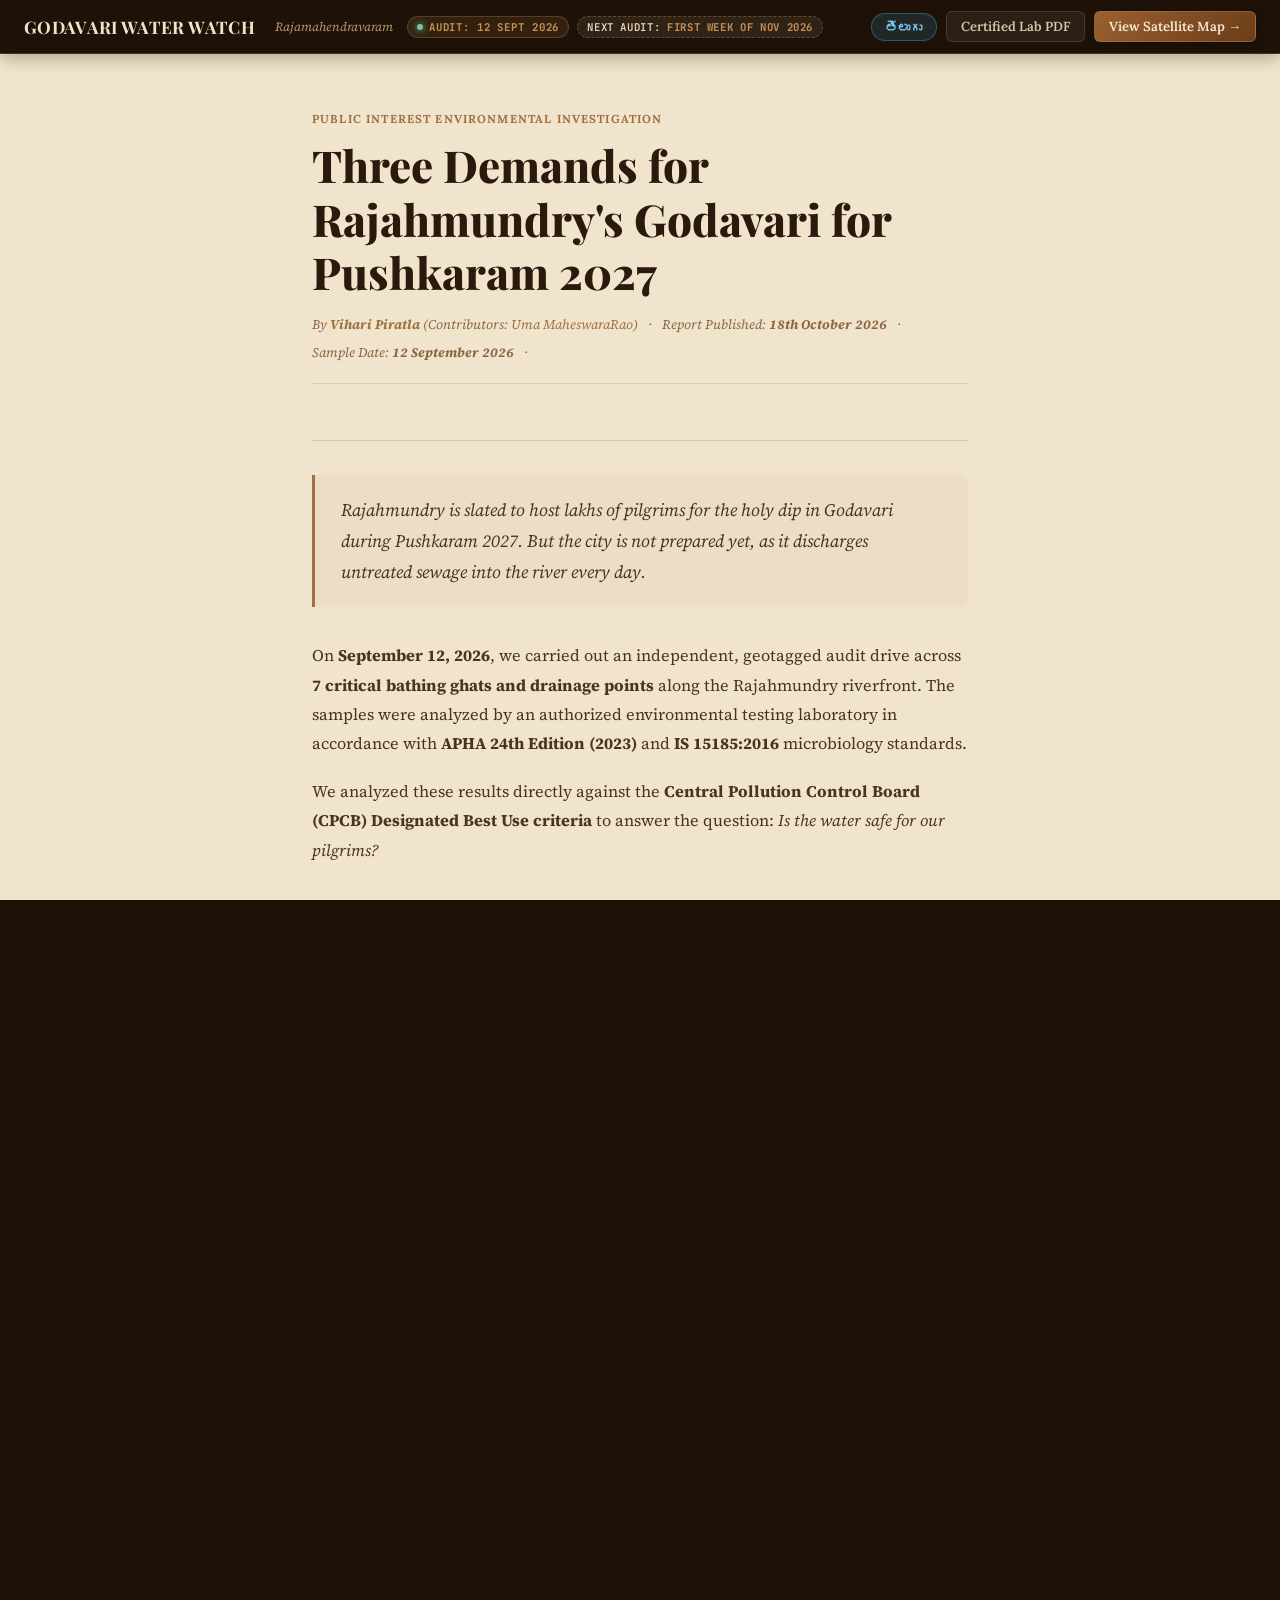
==== index.html @ 90aef552 "RJY godavari audit from Sept 12 available in EN and TE." ====
<!DOCTYPE html>
<html lang="en">

<head>
  <meta charset="UTF-8">
  <meta name="viewport" content="width=device-width, initial-scale=1.0">
  <title>Before the Holy Dip Becomes a Health Crisis: Three Urgent Demands for the Godavari and the Coming Pushkaram
  </title>
  <meta name="description"
    content="An urgent citizen investigation and advocacy manifesto on Godavari water quality in Rajahmundry ahead of the great Pushkaram. Three critical demands for the government.">
  <link rel="stylesheet" href="styles.css">
  <style>
    /* Blog-specific overrides atop River Manuscript base */
    .article-header {
      margin-bottom: 34px;
      border-bottom: 1px solid var(--parchment-border);
      padding-bottom: 28px;
    }

    .article-category {
      font-size: 0.72rem;
      font-weight: 700;
      font-family: var(--font-heading);
      color: var(--brass-accent);
      text-transform: uppercase;
      letter-spacing: 0.1em;
      margin-bottom: 12px;
      display: inline-block;
    }

    .editorial-quote {
      border-left: 3px solid var(--brass-accent);
      padding: 16px 22px;
      background: rgba(160, 112, 64, 0.07);
      border-radius: 0 8px 8px 0;
      font-size: 1.1rem;
      font-style: italic;
      color: var(--ink-title);
      margin: 32px 0;
      line-height: 1.7;
    }

    .hazard-highlight {
      background: var(--hazard-bg);
      border-left: 3px solid var(--hazard-red);
      padding: 16px 20px;
      border-radius: 0 8px 8px 0;
      margin: 24px 0;
      font-size: 0.98rem;
      color: var(--hazard-red);
      line-height: 1.65;
    }

    .table-wrap {
      overflow-x: auto;
      margin: 24px 0;
      border: 1px solid var(--parchment-border);
      border-radius: 8px;
    }

    /* Constrained reading width */
    .blog-article {
      max-width: 720px;
      margin: 0 auto;
      padding: 52px 32px 88px;
    }

    /* Concern Cards & Clean Layout */
    .concern-card {
      background: #fff9f2;
      border: 1px solid rgba(140, 100, 55, 0.22);
      border-radius: 10px;
      padding: 20px 22px;
      margin: 22px 0;
      box-shadow: 0 2px 8px rgba(60, 35, 15, 0.05);
    }

    .concern-card h3 {
      margin-top: 0;
      margin-bottom: 12px;
      font-size: 1.15rem;
      display: flex;
      align-items: center;
      justify-content: space-between;
      flex-wrap: wrap;
      gap: 8px;
    }

    .concern-badge {
      font-family: var(--font-heading);
      font-size: 0.68rem;
      font-weight: 700;
      letter-spacing: 0.06em;
      text-transform: uppercase;
      padding: 3px 8px;
      border-radius: 4px;
    }

    .badge-warn {
      background: var(--warn-bg);
      border: 1px solid var(--warn-bd);
      color: var(--warn-sienna);
    }

    .badge-hazard {
      background: var(--hazard-bg);
      border: 1px solid var(--hazard-bd);
      color: var(--hazard-red);
    }

    .photo-evidence-link {
      display: inline-flex;
      align-items: center;
      gap: 5px;
      font-size: 0.85rem;
      font-family: var(--font-heading);
      font-weight: 600;
      color: var(--brass-accent);
      text-decoration: underline;
      text-underline-offset: 3px;
    }

    .photo-evidence-link:hover {
      color: var(--ink-title);
    }

    .stp-stat-grid {
      display: grid;
      grid-template-columns: repeat(auto-fit, minmax(130px, 1fr));
      gap: 10px;
      margin: 14px 0 16px;
    }

    .stp-stat-box {
      background: rgba(160, 112, 64, 0.06);
      border: 1px solid rgba(140, 100, 55, 0.18);
      border-radius: 6px;
      padding: 10px;
      text-align: center;
    }

    .stp-stat-val {
      font-family: var(--font-mono);
      font-size: 1.1rem;
      font-weight: 700;
      color: var(--ink-title);
    }

    .stp-stat-lbl {
      font-family: var(--font-heading);
      font-size: 0.65rem;
      text-transform: uppercase;
      letter-spacing: 0.05em;
      color: var(--ink-muted);
      margin-top: 2px;
    }

    .concern-questions {
      margin: 14px 0 0 18px;
      padding-left: 0;
    }

    .concern-questions li {
      margin-bottom: 8px;
    }

    @media (max-width: 600px) {
      .blog-article {
        padding: 32px 18px 64px;
      }

      .article-title {
        font-size: 1.6rem !important;
      }

      .data-table {
        font-size: 0.78rem;
      }
    }

    .top-bar {
      position: sticky;
      top: 0px;
    }
  </style>
</head>

<body class="blog-page">

  <!-- Top Header with Audit Badges & Navigation -->
  <header class="top-bar">
    <div class="brand-section">
      <div class="brand-title" data-i18n="brand.title">GODAVARI WATER WATCH</div>
      <span class="brand-tag" data-i18n="brand.tag">Rajamahendravaram</span>
      <div class="audit-badge-group">
        <div class="live-indicator">
          <span class="live-dot"></span>
          <span data-i18n="audit.label">Audit: 12 Sept 2026</span>
        </div>
        <div class="next-audit-indicator">
          <span><span data-i18n="audit.next">Next Audit:</span> <strong data-i18n="audit.nextDate">First week of Nov
              2026</strong></span>
        </div>
      </div>
    </div>

    <div class="nav-actions">
      <button onclick="toggleLang()" class="btn-nav btn-lang-toggle" id="lang-toggle-btn"
        data-i18n="lang.toggle">తెలుగు</button>
      <a href="Results.pdf" target="_blank" class="btn-nav btn-nav-outline" data-i18n="nav.pdf">
        Certified Lab PDF
      </a>
      <a href="satellite.html" class="btn-nav btn-nav-primary" data-i18n="nav.map">
        View Satellite Map &rarr;
      </a>
    </div>
  </header>

  <main>
    <!-- ═══════════════════ ENGLISH ARTICLE ═══════════════════ -->
    <article class="blog-article" data-lang="en">
      <div class="article-header">
        <span class="article-category">Public Interest Environmental Investigation</span>
        <h1 class="article-title">Three Demands for Rajahmundry's Godavari for Pushkaram 2027</h1>
        <div class="article-meta">
          <span>By <strong><a href="https://vihari.github.io/">Vihari Piratla</a></strong>
            (Contributors:
            <a href="https://www.linkedin.com/in/uma-maheswararao-024090130/">Uma MaheswaraRao</a>)</span>
          <span>·</span>
          <span>Report Published: <strong>18th October 2026</strong></span>
          <span>·</span>
          <span>Sample Date: <strong>12 September 2026</strong></span>
          <span>·</span>
          <!--<span>Certified Report: <strong>SV/VP/26-09/01–07</strong></span>-->
        </div>
      </div>

      <div class="article-lead">
        Rajahmundry is slated to host lakhs of pilgrims for the holy dip in Godavari during Pushkaram
        2027.
        But the city is not prepared yet, as it discharges untreated sewage into the river every day.
      </div>

      <div class="article-content">
        <p>
          On <strong>September 12, 2026</strong>, we carried out an independent, geotagged audit drive across
          <strong>7 critical bathing ghats and drainage points</strong> along the Rajahmundry
          riverfront. The samples were analyzed by an authorized environmental testing laboratory in accordance with
          <strong>APHA 24th Edition (2023)</strong> and <strong>IS 15185:2016</strong> microbiology standards.
        </p>

        <p>
          We analyzed these results directly against the <strong>Central Pollution Control Board (CPCB) Designated Best
            Use criteria</strong> to answer the question: <em>Is the water safe for our pilgrims?</em>
        </p>

        <h2>1. Godavari Water Quality Analysis at Rajahmundry</h2>
        <p>
          We mapped the river from north to south, starting at the upstream baseline of Kateru (as a control) and
          following the
          current down past the paper mill, the municipal Nalla drain, into the popular bathing ghats of Kotilingala,
          Pushkara, Gowthami, and Saraswathi ghats.
        </p>

        <p>
          The <a href="https://cpcb.nic.in/water-quality-criteria/" target="_blank" rel="noopener noreferrer">Central
            Pollution Control Board (CPCB) Designated Best Use Criteria</a> establishes clear, legally enforceable
          benchmarks for river waters:
        </p>
        <ul>
          <li><strong>Category A (We can bath and occassionally sip--achamanam):</strong> Requires Dissolved Oxygen (DO)
            &ge; 6.0 mg/L, Total Coliform &le; 50 MPN/100mL, and pH 6.5-8.5. <em>Kateru Ghat comfortably qualified for
              Category A.</em></li>
          <li><strong>Category B (Organized outdoor bathing):</strong> Requires DO &ge; 5.0 mg/L, Total Coliform &le;
            500 MPN/100mL, and pH 6.5-8.5. <em>Kotilingala, Shivalayam, Pushkara, and Gowthami Ghats qualified for
              Category B on September 12.</em></li>
        </ul>

        <div class="table-wrap">
          <table class="data-table">
            <thead>
              <tr>
                <th>Ghat / Point</th>
                <th>pH</th>
                <th>DO (mg/L)</th>
                <th>Total Coliform</th>
                <th>CPCB Verdict &amp; Category</th>
              </tr>
            </thead>
            <tbody>
              <tr>
                <td><strong>1. Kateru Bathing Ghat</strong></td>
                <td>7.77</td>
                <td>6.3</td>
                <td>3.0 CFU</td>
                <td><strong style="color:#74c69d;">Category A &amp; B (Safe)</strong></td>
              </tr>
              <tr>
                <td><strong>2. Behind Paper Mill</strong></td>
                <td>7.91</td>
                <td>5.9</td>
                <td>5.0 CFU</td>
                <td><strong style="color:var(--godavari-copper);">Category B (Safe for Bathing)</strong> — Unfit for
                  sipping because
                  DO is below the needed 6.0 mg/L.</td>
              </tr>
              <tr>
                <td><strong>3. Shivalayam / Kotilingala</strong></td>
                <td>7.40</td>
                <td>6.0</td>
                <td>29.0 CFU</td>
                <td><strong style="color:var(--godavari-copper);">Category B (Safe for Bathing)</strong> — Unfit for
                  drinking due to significant spike in Coliform units.</td>
              </tr>
              <tr>
                <td><strong>4. Near Nalla Drainage Pump</strong></td>
                <td>7.60</td>
                <td>6.1</td>
                <td>7.0 CFU</td>
                <td><strong style="color:#ff8787;">UNSAFE / HAZARD</strong> — Potential raw sewage outfall</td>
              </tr>
              <tr>
                <td><strong>5. Pushkara Ghat</strong></td>
                <td>7.55</td>
                <td>6.3</td>
                <td>10.0 CFU</td>
                <td><strong style="color:var(--godavari-copper);">Category B (Safe for Bathing)</strong>. Unsafe for
                  drinking because it is merely 700m from potential sewage and industrial effluent outfalls.</td>
              </tr>
              <tr>
                <td><strong>6. Gowthami Ghat</strong></td>
                <td>7.08</td>
                <td>5.9</td>
                <td>&lt; 1.0 CFU</td>
                <td><strong style="color:var(--godavari-copper);">Category B (Safe for Bathing)</strong> — Misses Cat A
                  DO (6.0), not safe for sipping/drinking.
                </td>
              </tr>
              <tr>
                <td><strong>7. Saraswathi Ghat</strong></td>
                <td>8.03</td>
                <td>&mdash;</td>
                <td>&mdash;</td>
                <td><strong style="color:var(--godavari-copper);">Category B Compliant</strong> — Alkaline downstream
                  shift</td>
              </tr>
            </tbody>
          </table>
        </div>

        <!--<div class="hazard-highlight">
          <strong>Why We Classified Point 4 (Near Nalla Drainage Pump) as UNSAFE:</strong><br>
          A superficial reading of the lab report shows DO 6.1 and Coliform 7 at Point 4. But this is the municipal
          pumping station for the city's largest open sewer canal, which carries raw, untreated blackwater directly into
          the Godavari just 700 meters upstream of Pushkara Ghat. On September 12, torrential monsoon floodwaters
          carrying hundreds of thousands of cusecs diluted the discharge thousands of times over. Calling an active
          municipal sewer outfall "safe" would be scientifically dishonest and a hazard to public health.
        </div>-->

        <h2>2. Causes for Concern</h2>
        <p>
          While current monsoon spate waters provide substantial natural dilution, on-the-ground inspection reveals
          clear sources of pollution that pose severe risks during lean-flow months and the upcoming Pushkaram festival.
        </p>

        <!-- Concern 1: Kotilingala -->
        <div class="concern-card">
          <h3>
            <span>Kotilingalu and Pushkara Ghat</span>
            <span class="concern-badge badge-hazard">Severe Ingress Risk</span>
          </h3>
          <p>
            Kotilingalu and Pushkara ghats are the two most crowded ritual bathing spots in Rajahmundry, yet they
            receive ingress from two
            major pollution outfalls upstream:
          </p>
          <ul>
            <li>
              <strong>Industrial discharge canal:</strong> An open canal carrying untreated, frothing wastewater
              discharges into the Godavari only a few hundred meters upstream of the ghat. During an official inspection
              along Kotilingala and Pushkar ghats, <a
                href="https://www.thehindu.com/news/national/andhra-pradesh/pawan-kalyan-orders-action-plan-to-stop-sewage-effluents-entering-godavari-pushkar-ghat-at-rajamahendravaram/article71019846.ece"
                target="_blank" rel="noopener noreferrer">the Deputy CM and APPCB flagged untreated effluents from
                Andhra Paper Limited</a> into the river. View picture of drain merging into Godavari from behind
              papermill: <a href="images/papermill_drain1.jpg" target="_blank" class="photo-evidence-link">&#128247;
                Drain</a>, <a href="images/papermill_drain2.jpg" target="_blank" class="photo-evidence-link">&#128247;
                Froth in Drain</a>.
            </li>
            <li>
              <strong>Municipal sewage pump:</strong> The municipal Nalla drainage pump station discharges city sewage
              directly into the river channel just upstream.
              <a href="images/nalla_drainage_pump.jpg" target="_blank" class="photo-evidence-link">&#128247; View site
                photo</a> ·
              View video clips of sewage outfall &amp; garbage pileup:
              <a href="videos/nalla_pump.mp4" target="_blank" class="photo-evidence-link">&#9658; Pump outfall
                video</a>,
              <a href="videos/solid_waste_kotilingala.mp4" target="_blank" class="photo-evidence-link">&#9658; Solid
                waste pileup video</a>.
            </li>
          </ul>
          <p style="margin-bottom:0;">
            These combined discharges explain the <strong>sharp 10-fold coliform spike (29.0 CFU/100mL)</strong>
            detected at Kotilingala. Once monsoon flood dilution recedes, bacterial counts may rapidly multiply at these
            bathing steps.
          </p>
        </div>

        <!-- Concern 2: Gowthami -->
        <div class="concern-card">
          <h3>
            <span>Gowthami Ghat</span>
            <span class="concern-badge badge-warn">Unfit for Achamanam</span>
          </h3>
          <p>
            Gowthami Ghat is central to daily religious worship and ancestral rituals where pilgrims routinely perform
            <em>achamanam</em> (ritual sipping of holy water).
          </p>
          <p style="margin-bottom:0;">
            Our certified lab tests show Dissolved Oxygen at <strong>5.9 mg/L</strong> — failing the CPCB Category A
            threshold (&ge; 6.0 mg/L). While permissible for general bathing (Category B), year-round pilgrims and
            visitors must be clearly cautioned that <strong>this water is not safe for sipping or drinking</strong>.
          </p>
        </div>

        <!-- Concern 3: Sewage Treatment Deficit -->
        <div class="concern-card">
          <h3>
            <span>Sewage Treatment Plants (STP) Deficit</span>
            <span class="concern-badge badge-warn">Infrastructure Deficit</span>
          </h3>
          <p>
            The sewage balance sheet for Rajahmundry shows an alarming structural deficit:
          </p>

          <div class="stp-stat-grid">
            <div class="stp-stat-box">
              <div class="stp-stat-val">60-75 MLD</div>
              <div class="stp-stat-lbl">Daily Sewage Generated</div>
            </div>
            <div class="stp-stat-box">
              <div class="stp-stat-val">30 MLD</div>
              <div class="stp-stat-lbl">Current Treatment Capacity</div>
            </div>
            <div class="stp-stat-box">
              <div class="stp-stat-val">20-45 MLD</div>
              <div class="stp-stat-lbl">Untreated Daily Discharge</div>
            </div>
            <div class="stp-stat-box">
              <div class="stp-stat-val">150+ MLD</div>
              <div class="stp-stat-lbl">Pushkaram Peak Surge</div>
            </div>
          </div>
          *MLD is Million Litres per Day.

          <p>
            Official admissions confirm this critical gap: <a
              href="https://www.thehindu.com/news/national/andhra-pradesh/pawan-kalyan-orders-action-plan-to-stop-sewage-effluents-entering-godavari-pushkar-ghat-at-rajamahendravaram/article71019846.ece"
              target="_blank" rel="noopener noreferrer">RMC authorities conceded in <em>The Hindu</em></a> that only
            ~15% of the city’s sewage currently receives treatment, while the existing 30 MLD plant has deteriorated.
          </p>
          <p>
            Under the Centre's Namami Godavari / AMRUT 2.0 scheme, a <a
              href="https://www.newindianexpress.com/states/andhra-pradesh/2026/Aug/10/rs-83-crore-stp-project-under-centres-namami-godavari-nearing-completion"
              target="_blank" rel="noopener noreferrer">₹83-crore 50 MLD STP at Hukumpeta</a> has been under
            construction. However, even if commissioned to its full 50 MLD capacity, municipal data shows Rajahmundry
            already produces 60–75 MLD (and projected to hit 110 MLD by 2030)—leaving an unavoidable daily deficit of
            <strong>10–25 MLD of untreated blackwater spilling into the river</strong> under normal conditions.
          </p>

          <p style="font-weight:600; margin-bottom:6px;">Key questions the administration must answer publicly:</p>
          <ul class="concern-questions" style="margin-bottom:0;">
            <li>What is the current, verifiable daily operating capacity across all existing STPs?</li>
            <li>Why are long-term STP capacities not proactively sized for 100+ MLD to cover natural city growth?</li>
            <li>What specific emergency containment plan will prevent river contamination when 50+ lakh pilgrims
              generate over 150 MLD during Pushkaram 2027?</li>
          </ul>
        </div>

        <h2>3. Our Three Demands to the Government</h2>
        <p>
          To safeguard both the sanctity of the river and the health of millions of pilgrims, we place three clear
          demands before the Municipal Commissioner of Rajahmundry, the District Collector, and the Government of Andhra
          Pradesh:
        </p>

        <!-- Demand 1 Box -->
        <div class="demand-box-editorial">
          <span class="demand-pill-label">DEMAND 01 · PUBLIC RIGHT TO KNOW</span>
          <h3 style="margin-top:4px;">Deploy Live Water Quality Screens Outside Every Bathing Ghat &amp; Launch a Public
            Web Dashboard</h3>
          <p>
            Install digital display boards at the entrance of all <strong>bathing ghats</strong> across Rajahmundry
            clearly displaying:
            Current CPCB Category: <strong>"CATEGORY A: Safe for drinking w/ disinfection"</strong>,
            <strong>"CATEGORY B: Safe for organized bathing"</strong>, or <strong>"CATEGORY C/D/E: Unsafe for human
              contact"</strong>.

          </p>

          <p>Release a portal for water quality index monitoring such as the one we have setup. This portal will display
            the real-time water quality of the bathing ghats and will be updated every hour.</p>
        </div>

        <!-- Demand 2 Box -->
        <div class="demand-box-editorial hazard-top">
          <span class="demand-pill-label" style="color:var(--crimson-hazard);">DEMAND 02 · STP &amp; DIVERSION
            ACCOUNTABILITY</span>
          <h3 style="margin-top:4px;">Publish an Official White Paper on the ₹83 Cr STP &amp; the Stalled ₹76 Cr Sewage
            Diversion Project</h3>
          <p>
            Public funding has been repeatedly committed on paper: <a
              href="https://www.newindianexpress.com/states/andhra-pradesh/2026/Aug/10/rs-83-crore-stp-project-under-centres-namami-godavari-nearing-completion"
              target="_blank" rel="noopener noreferrer">₹83 crore for the 50 MLD STP under Namami Godavari</a>, and a
            DPR prepared for a <a
              href="https://www.newindianexpress.com/states/andhra-pradesh/2026/Aug/28/rs-76-crore-godavari-sewage-diversion-plan-in-limbo"
              target="_blank" rel="noopener noreferrer">₹76-crore pipeline project to divert sewage downstream of
              Dowleswaram Barrage</a>. Yet, as media reports confirm, financial approvals remain in limbo while
            temporary diesel/electric pumping continues costing ₹70+ lakh annually.
          </p>
          <p style="font-weight:600; margin-bottom:6px;">The administration must issue a public White Paper answering:
          </p>
          <ul style="margin-bottom:0;">
            <li><strong>Hard Commissioning Date:</strong> Officials promised trial runs by September 2026 (<a
                href="https://www.newindianexpress.com/states/andhra-pradesh/2026/Aug/10/rs-83-crore-stp-project-under-centres-namami-godavari-nearing-completion"
                target="_blank" rel="noopener noreferrer">TNIE Report</a>)—what is the verified timeline for the 50 MLD
              Hukumpeta plant to reach full operational capacity?</li>
            <li><strong>Pipeline Diversion Status:</strong> What is the funding sanction timeline for the <a
                href="https://www.newindianexpress.com/states/andhra-pradesh/2026/Aug/28/rs-76-crore-godavari-sewage-diversion-plan-in-limbo"
                target="_blank" rel="noopener noreferrer">₹76 Cr diversion pipeline</a> designed by the Task Force to
              bypass bathing revus?</li>
            <li><strong>Interception of Outfalls:</strong> Exactly when will untreated blackwater from the Nalla Channel
              and industrial effluents (<a
                href="https://www.thehindu.com/news/national/andhra-pradesh/pawan-kalyan-orders-action-plan-to-stop-sewage-effluents-entering-godavari-pushkar-ghat-at-rajamahendravaram/article71019846.ece"
                target="_blank" rel="noopener noreferrer">The Hindu</a>) be intercepted?</li>
            <li><strong>Independent Verification:</strong> Will third-party audit reports from APPCB or NEERI verifying
              effluent standards be released publicly before trial runs?</li>
          </ul>
        </div>

        <!-- Demand 3 Box -->
        <div class="demand-box-editorial">
          <span class="demand-pill-label">DEMAND 03 · EPIDEMIC PREVENTIVE STRATEGY</span>
          <h3 style="margin-top:4px;">Formulate and Publish a Pushkaram Peak Wastewater &amp; Epidemic Prevention Plan
          </h3>
          <p>
            During Pushkaram 2027, over 50 lakh visiting pilgrims will likely cause city wastewater to surge beyond
            <strong>150 MLD</strong>. Following inspections by Deputy CM Pawan Kalyan and elected representatives, <a
              href="https://www.deccanchronicle.com/southern-states/andhra-pradesh/mlas-seek-dedicated-channel-to-flow-effluents-into-river-1960937"
              target="_blank" rel="noopener noreferrer">local MLAs have called for dedicated diversion channels and
              regional STPs (Deccan Chronicle)</a> to prevent massive contamination. Without proactive intervention,
            bathing ghats risk catastrophic waterborne pathogen outbreaks.
          </p>
          <p style="font-weight:600; margin-bottom:6px;">The government must present a containment plan to maintain
            water quality during Pushkaram.
          </p>
          <!--<ul style="margin-bottom:0;">
            <li>Deploy containerized temporary modular STPs (MBR/MBBR) at pilgrim transit hubs, satellite camps, and
              Annadanam centers.</li>
            <li>Fast-track the dedicated effluent diversion channel downstream of the Sir Arthur Cotton Barrage to
              safeguard all urban bathing revus.</li>
            <li>Coordinate continuous environmental freshwater flushing flows from Polavaram and Dowleswaram reservoirs
              throughout the festival.</li>
            <li>Enforce strict 1,000-meter zero-discharge protection zones upstream of all designated pilgrim bathing
              ghats.</li>
          </ul>-->
        </div>

        <h2>4. What You Can Do as a Citizen</h2>
        <p>
          Administrative change only happens when citizens speak with one voice. We invite every citizen, resident
          welfare association, temple committee, and student group in Rajamahendravaram to join our call.
        </p>

        <div
          style="background:rgba(214,188,150,0.06); border:1px solid var(--sepia-border); border-radius:12px; padding:26px; margin:32px 0;">
          <h4 style="font-family:var(--font-heading); font-size:1.3rem; color:var(--text-ivory); margin-bottom:12px;">
            Immediate Actions:</h4>
          <ol style="margin-left:22px; font-size:1.05rem; color:var(--text-parchment); line-height:1.75;">
            <li><strong>Inspect the Satellite Map:</strong> Open our <a href="satellite.html"
                style="font-weight:700; color:var(--godavari-copper);">interactive satellite explorer</a> to view the
              exact geotagged photos and certified lab numbers for your ghat.</li>
            <!-- <li><strong>Send the Official Representation:</strong> Click below to send a pre-formatted email directly to -->
            <!-- the Municipal Commissioner and District Collector.</li> -->
            <li><strong>Share on WhatsApp:</strong> Forward this audit to family and community groups across Godavari
              districts.</li>
          </ol>
          <div style="display:flex; gap:12px; margin-top:22px; flex-wrap:wrap;">
            <!-- <a href="mailto:commissioner_rmc@yahoo.com?subject=Urgent%20Representation%20on%20Godavari%20Water%20Quality%20and%20Pushkaram%20Safety&body=Respected%20Commissioner,%0A%0AWe%20urge%20you%20to%20immediately%20act%20on%20the%20three%20demands%20of%20the%20Godavari%20Water%20Quality%20Citizen%20Audit:%0A1.%20Deploy%20real-time%20water%20quality%20index%20screens%20outside%20every%20bathing%20ghat.%0A2.%20Publish%20a%20status%20white%20paper%20on%20the%2050%20MLD%20Hukumpeta%20STP.%0A3.%20Release%20a%20comprehensive%20Pushkaram%20wastewater%20epidemic%20prevention%20plan.%0A%0AFull%20Data:%20Godavari%20Water%20Watch%20Portal"
              class="btn-nav btn-nav-primary">
              Send Email to Municipal Commissioner &rarr;
            </a> -->
            <a href="satellite.html" class="btn-nav btn-nav-primary">
              Explore Satellite Portal &rarr;
            </a>
            <a href="Results.pdf" target="_blank" class="btn-nav btn-nav-primary">
              Download Certified Lab Report (PDF)
            </a>
          </div>
        </div>
      </div>
    </article>

    <!-- ═══════════════════ TELUGU ARTICLE ═══════════════════ -->
    <article class="blog-article" data-lang="te" style="display:none">
      <div class="article-header">
        <span class="article-category">పౌర హిత పర్యావరణ విచారణ</span>
        <h1 class="article-title">పుష్కరం 2027కు ముందు రాజమహేంద్రవరం గోదావరి కోసం మూడు డిమాండ్లు</h1>
        <div class="article-meta">
          <span>By <strong><a href="https://vihari.github.io/">విహారి పిరాట్ల</a></strong>
            (సహకారులు:
            <a href="https://www.linkedin.com/in/uma-maheswararao-024090130/">ఉమా మహేశ్వరరావు</a>)</span>
          <span>·</span>
          <span>నివేదిక ప్రచురణ: <strong>18 అక్టోబర్ 2026</strong></span>
          <span>·</span>
          <span>నమూనా తేదీ: <strong>12 సెప్టెంబర్ 2026</strong></span>
        </div>
      </div>

      <div class="article-lead">
        రాజమహేంద్రవరం పుష్కరం 2027 సందర్భంగా పవిత్ర గోదావరిలో స్నానం కోసం లక్షలాది యాత్రికులను ఆతిధ్యమివ్వనుంది. కానీ
        నగరం ప్రతిరోజూ శుద్ధి చేయని మురుగు నీటిని నదిలోకి విడుదల చేస్తున్నది.
      </div>

      <div class="article-content">
        <p>
          <strong>12 సెప్టెంబర్ 2026</strong>న, మేము రాజమహేంద్రవరం నదీతీరంలో
          <strong>7 ముఖ్యమైన స్నాన ఘాట్లు మరియు డ్రైనేజీ పాయింట్లు</strong> వద్ద స్వతంత్రంగా,
          జియోట్యాగ్ చేయబడిన శాస్త్రీయ నీటి నమూనా తీశాము. ఈ నమూనాలను ఒక అధీకృత పర్యావరణ పరీక్షా
          ప్రయోగశాలలో <strong>APHA 24వ సంచిక (2023)</strong> మరియు
          <strong>IS 15185:2016</strong> మైక్రోబయాలజీ ప్రమాణాల ప్రకారం పరీక్షించాము.
        </p>

        <p>
          ఈ ఫలితాలను మేము నేరుగా
          <strong>కేంద్ర కాలుష్య నియంత్రణ మండలి (CPCB) నిర్దేశించిన ఉత్తమ వినియోగ ప్రమాణాల</strong>తో
          పోల్చి ఈ ప్రశ్నకు సమాధానం వెతికాము: <em>యాత్రికులకు నీరు సురక్షితమేనా?</em>
        </p>

        <h2>1. రాజమహేంద్రవరం వద్ద గోదావరి నీటి నాణ్యత విశ్లేషణ</h2>
        <p>
          మేము నదిని ఉత్తరము నుండి దక్షిణానికి మ్యాప్ చేశాము — కాతేరు నుండి ప్రారంభించి,
          పేపర్ మిల్లు, పురపాలక నల్లా కాలువ, కోటిలింగాల, పుష్కర, గౌతమి మరియు సరస్వతి ఘాట్ల వరకు.
        </p>

        <p>
          <a href="https://cpcb.nic.in/water-quality-criteria/" target="_blank" rel="noopener noreferrer">CPCB
            నిర్దేశించిన ఉత్తమ వినియోగ ప్రమాణాలు</a> స్పష్టమైన, చట్టపరంగా అమలు చేయదగిన ప్రమాణాలను నిర్ధారిస్తాయి:
        </p>
        <ul>
          <li><strong>వర్గం A (స్నానం మరియు ఆచమనం):</strong> కరిగిన ఆక్సిజన్ (DO) ≥ 6.0 mg/L, మొత్తం కొలిఫాం ≤ 50
            MPN/100mL, pH 6.5–8.5. <em>కాతేరు ఘాట్ ఈ వర్గంలో అర్హత సాధించింది.</em></li>
          <li><strong>వర్గం B (నిర్వహించిన బహిరంగ స్నానం):</strong> DO ≥ 5.0 mg/L, మొత్తం కొలిఫాం ≤ 500 MPN/100mL, pH
            6.5–8.5. <em>కోటిలింగాల, శివాలయం, పుష్కర మరియు గౌతమి ఘాట్లు 12 సెప్టెంబర్న వర్గం B అర్హత పొందాయి.</em></li>
        </ul>

        <div class="table-wrap">
          <table class="data-table">
            <thead>
              <tr>
                <th>ఘాట్ / పాయింట్</th>
                <th>pH</th>
                <th>DO (mg/L)</th>
                <th>మొత్తం కొలిఫాం</th>
                <th>CPCB నిర్ణయం & వర్గం</th>
              </tr>
            </thead>
            <tbody>
              <tr>
                <td><strong>1. కాతేరు స్నాన ఘాట్</strong></td>
                <td>7.77</td>
                <td>6.3</td>
                <td>3.0 CFU</td>
                <td><strong style="color:#74c69d;">వర్గం A & B (సురక్షితం)</strong></td>
              </tr>
              <tr>
                <td><strong>2. పేపర్ మిల్లు వెనుక</strong></td>
                <td>7.91</td>
                <td>5.9</td>
                <td>5.0 CFU</td>
                <td><strong style="color:var(--godavari-copper);">వర్గం B (స్నానానికి సురక్షితం)</strong> — DO 6.0 mg/L
                  కంటే తక్కువ కావడంతో త్రాగడానికి అనర్హం.</td>
              </tr>
              <tr>
                <td><strong>3. శివాలయం / కోటిలింగాల</strong></td>
                <td>7.40</td>
                <td>6.0</td>
                <td>29.0 CFU</td>
                <td><strong style="color:var(--godavari-copper);">వర్గం B (స్నానానికి సురక్షితం)</strong> — కొలిఫాం
                  పెరగడం వల్ల త్రాగడానికి అనర్హం.</td>
              </tr>
              <tr>
                <td><strong>4. నల్లా మురుగు కాలువ పంపు వద్ద</strong></td>
                <td>7.60</td>
                <td>6.1</td>
                <td>7.0 CFU</td>
                <td><strong style="color:#ff8787;">అసురక్షితం / ప్రమాదకరం</strong> — అధికింగా మురుగు పారుదల అవకాశం
                  ఉన్నది</td>
              </tr>
              <tr>
                <td><strong>5. పుష్కర ఘాట్</strong></td>
                <td>7.55</td>
                <td>6.3</td>
                <td>10.0 CFU</td>
                <td><strong style="color:var(--godavari-copper);">వర్గం B (స్నానానికి సురక్షితం)</strong>. మురుగు మరియు
                  పారిశ్రామిక పారుదలలు కేవలం 700మీ దూరంలో ఉన్నందున త్రాగడానికి అసురక్షితం.</td>
              </tr>
              <tr>
                <td><strong>6. గౌతమి ఘాట్</strong></td>
                <td>7.08</td>
                <td>5.9</td>
                <td>&lt; 1.0 CFU</td>
                <td><strong style="color:var(--godavari-copper);">వర్గం B (స్నానానికి సురక్షితం)</strong> — DO (6.0)
                  మించలేదు, తాగడానికి/ఆచమనానికి సురక్షితం కాదు.</td>
              </tr>
              <tr>
                <td><strong>7. సరస్వతి ఘాట్</strong></td>
                <td>8.03</td>
                <td>&mdash;</td>
                <td>&mdash;</td>
                <td><strong style="color:var(--godavari-copper);">వర్గం B అనుగుణం</strong> — పొగడిని చెత్త కారణంగా
                  త్రాగడానికి సురక్షితం కాదు
                </td>
              </tr>
            </tbody>
          </table>
        </div>

        <h2>2. ఆందోళన కలిగించే అంశాలు</h2>
        <p>
          ప్రస్తుత వర్షాకాల వరద నీళ్ళు గణనీయమైన సహజ ప్రవాహం కలిగున్నప్పటికీ, గంభీరమైన కొన్ని సమస్యలు తెలుస్తున్నాయి.
          నవంబర్ లో చేసే రెండవ తనిఖీ ద్వారా సమస్యలు మరింత స్పష్టానంగా తెలిసే అవకాశం ఉంది.
        </p>

        <!-- Concern 1 -->
        <div class="concern-card">
          <h3>
            <span>కోటిలింగాల మరియు పుష్కర ఘాట్</span>
            <span class="concern-badge badge-hazard">ప్రమాదకర కాలుష్యాల ప్రవేశం</span>
          </h3>
          <p>కోటిలింగాల మరియు పుష్కర ఘాట్లు రాజమహేంద్రవరంలో అత్యంత రద్దీగా ఉండే ఆచారపరమైన స్నాన స్థలాలు, అయినప్పటికీ అవి
            రెండు ప్రధాన కాలుష్య వనరుల నుండి ప్రవేశం పొందుతున్నాయి:</p>
          <ul>
            <li>
              <strong>పారిశ్రామిక పారుదల కాలువ:</strong> శుద్ధి చేయని, నురగ కారే వ్యర్థ జలాలను మోసే ఒక బహిరంగ కాలువ
              ఘటికి కొద్ది దూరంలో ఎగువన గోదావరిలోకి కలుస్తోంది.
              అధికారిక తనిఖీ సందర్భంగా, <a
                href="https://www.thehindu.com/news/national/andhra-pradesh/pawan-kalyan-orders-action-plan-to-stop-sewage-effluents-entering-godavari-pushkar-ghat-at-rajamahendravaram/article71019846.ece"
                target="_blank" rel="noopener noreferrer">డిప్యూటీ సీఎం మరియు APPCB ఆంధ్ర పేపర్ లిమిటెడ్ నుండి శుద్ధి
                చేయని వ్యర్థ జలాలు నదిలోకి కలుస్తున్నాయని ది హిందూలో పేర్కొన్నారు</a>. పేపర్ మిల్లు వెనుక నుండి కాలువ
              గోదావరిలో కలిసే చిత్రాలు చూడండి: <a href="images/papermill_drain1.jpg" target="_blank"
                class="photo-evidence-link">&#128247; కాలువ</a>, <a href="images/papermill_drain2.jpg" target="_blank"
                class="photo-evidence-link">&#128247; నురగ</a>.
            </li>
            <li>
              <strong>పురపాలక మురుగు పంపు:</strong> పురపాలక నల్లా మురుగు పంప్ స్టేషన్ నగర మురుగు నీటిని నేరుగా నదిలోకి
              విడుదల చేయట్లేదని రుజువు లేదు.
              <a href="images/nalla_drainage_pump.jpg" target="_blank" class="photo-evidence-link">&#128247; సైట్ ఫోటో
                చూడండి</a> ·
              మురుగు పారుదల & చెత్త పేరుకుపోవడం వీడియోలు:
              <a href="videos/nalla_pump.mp4" target="_blank" class="photo-evidence-link">&#9658; పంప్ పారుదల
                వీడియో</a>,
              <a href="videos/solid_waste_kotilingala.mp4" target="_blank" class="photo-evidence-link">&#9658; చెత్త
                పేరుకుపోవడం వీడియో</a>.
            </li>
          </ul>
          <p style="margin-bottom:0;">
            ఈ సమ్మిళిత పారుదలలు కోటిలింగాలలో గుర్తించిన <strong>10 రెట్లు కొలిఫాం పెరుగుదలను (29.0 CFU/100mL)</strong>
            వివరిస్తాయి. వరద పలుచన తగ్గిపోగానే, ఈ స్నాన మెట్ల వద్ద బాక్టీరియా వేగంగా పెరుగుతాయి.
          </p>
        </div>

        <!-- Concern 2 -->
        <div class="concern-card">
          <h3>
            <span>గౌతమి ఘాట్</span>
            <span class="concern-badge badge-warn">ఆచమనానికి అనుచితం</span>
          </h3>
          <p>
            గౌతమి ఘాట్ రోజువారీ మత ఆరాధన మరియు పితృ కర్మలకు కేంద్రంగా ఉంటుంది, ఇక్కడ యాత్రికులు
            <em>ఆచమనం</em> (పవిత్ర జలాన్ని తాగడం) నిత్యం నిర్వహిస్తారు.
          </p>
          <p style="margin-bottom:0;">
            మా ధృవీకృత ల్యాబ్ పరీక్షలు కరిగిన ఆక్సిజన్ <strong>5.9 mg/L</strong>గా చూపిస్తున్నాయి — CPCB వర్గం A ప్రమాణం
            (≥ 6.0 mg/L) కంటే తక్కువ. సాధారణ స్నానానికి అనుమతించబడినప్పటికీ (వర్గం B), <strong>ఈ నీరు తాగడానికి లేదా
              ఆచమనానికి సురక్షితం కాదు</strong> అని యాత్రికులను స్పష్టంగా హెచ్చరించాలి.
          </p>
        </div>

        <!-- Concern 3 -->
        <div class="concern-card">
          <h3>
            <span>మురుగు శుద్ధి కేంద్రాల (STP) లోటు</span>
            <span class="concern-badge badge-warn">మౌలిక సదుపాయాల లోటు</span>
          </h3>
          <p>రాజమహేంద్రవరానికి మురుగు బ్యాలెన్స్ షీట్ ఒక భయంకరమైన నిర్మాణాత్మక లోటును చూపిస్తోంది:</p>

          <div class="stp-stat-grid">
            <div class="stp-stat-box">
              <div class="stp-stat-val">60-75 MLD</div>
              <div class="stp-stat-lbl">రోజువారీ ఉత్పత్తి అయ్యే మురుగు</div>
            </div>
            <div class="stp-stat-box">
              <div class="stp-stat-val">30 MLD</div>
              <div class="stp-stat-lbl">ప్రస్తుత శుద్ధి సామర్థ్యం</div>
            </div>
            <div class="stp-stat-box">
              <div class="stp-stat-val">30-45 MLD</div>
              <div class="stp-stat-lbl">రోజువారీ శుద్ధి చేయని పారుదల</div>
            </div>
            <div class="stp-stat-box">
              <div class="stp-stat-val">150+ MLD</div>
              <div class="stp-stat-lbl">పుష్కరం గరిష్ఠ వాడకం</div>
            </div>
          </div>
          *MLD అంటే రోజుకు మిలియన్ లీటర్లు.

          <p>
            అధికారిక అంగీకారాలు ఈ కీలకమైన అంతరాన్ని నిర్ధారిస్తున్నాయి: <a
              href="https://www.thehindu.com/news/national/andhra-pradesh/pawan-kalyan-orders-action-plan-to-stop-sewage-effluents-entering-godavari-pushkar-ghat-at-rajamahendravaram/article71019846.ece"
              target="_blank" rel="noopener noreferrer">ది హిందూలో RMC అధికారులు</a> నగరంలోని కేవలం ~15% మురుగు మాత్రమే
            శుద్ధి చేయబడుతోందని అంగీకరించారు.
          </p>
          <p>
            నమామి గోదావరి / AMRUT 2.0 పథకం కింద, <a
              href="https://www.newindianexpress.com/states/andhra-pradesh/2026/Aug/10/rs-83-crore-stp-project-under-centres-namami-godavari-nearing-completion"
              target="_blank" rel="noopener noreferrer">హుకుంపేటలో ₹83 కోట్ల 50 MLD STP</a> నిర్మాణంలో ఉంది. అయితే,
            దీన్ని పూర్తి సామర్థ్యంతో అందుబాటులోకి తెచ్చినా, రాజమహేంద్రవరం ప్రస్తుతమే 60–75 MLD ఉత్పత్తి చేస్తోంది (2030
            నాటికి 110 MLD చేరుకుంటుందని అంచనా) — సాధారణ పరిస్థితుల్లో <strong>10–25 MLD శుద్ధి చేయని నల్లాజలం నదిలోకి
              చేరడం అనివార్యం</strong>.
          </p>

          <p style="font-weight:600; margin-bottom:6px;">పరిపాలన బహిరంగంగా సమాధానం ఇవ్వాల్సిన కీలక ప్రశ్నలు:</p>
          <ul class="concern-questions" style="margin-bottom:0;">
            <li>ఇప్పటికే ఉన్న STPల్లో ప్రస్తుత, ధృవీకరించదగిన రోజువారీ నిర్వహణ సామర్థ్యం ఎంత?</li>
            <li>దీర్ఘకాలిక STP సామర్థ్యాలను సహజ నగర వృద్ధికి అనుగుణంగా 150+ MLD కోసం ముందస్తుగా ఎందుకు పరిమాణం చేయలేదు?
            </li>
            <li>పుష్కరం 2027లో 50+ లక్షల యాత్రికులు 150 MLD పైగా ఉత్పత్తి చేసినప్పుడు నది కాలుష్యాన్ని నివారించడానికి
              నిర్దిష్ట అత్యవసర నియంత్రణ ప్రణాళిక ఏమిటి?</li>
          </ul>
        </div>

        <h2>3. ప్రభుత్వానికి మా మూడు డిమాండ్లు</h2>
        <p>
          నదీ పవిత్రతను మరియు లక్షలాది యాత్రికుల ఆరోగ్యాన్ని కాపాడటానికి, మేము రాజమహేంద్రవరం పురపాలక కమిషనర్,
          జిల్లా కలెక్టర్ మరియు ఆంధ్రప్రదేశ్ ప్రభుత్వం ముందు మూడు స్పష్టమైన డిమాండ్లు ఉంచుతున్నాము:
        </p>

        <!-- Demand 1 -->
        <div class="demand-box-editorial">
          <span class="demand-pill-label">డిమాండ్ 01 · బహిరంగ సమాచార హక్కు</span>
          <h3 style="margin-top:4px;">ప్రతి స్నాన ఘాట్ ముందు నీటి నాణ్యత స్క్రీన్లు ఏర్పాటు చేయండి &amp; బహిరంగ వెబ్
            డాష్‌బోర్డ్ ప్రారంభించండి</h3>
          <p>
            రాజమహేంద్రవరంలోని అన్ని <strong>స్నాన ఘాట్ల</strong> ప్రవేశద్వారం వద్ద డిజిటల్ డిస్ప్లే బోర్డులను
            ఏర్పాటు చేసి , స్పష్టంగా ప్రదర్శించాలి:
            ప్రస్తుత CPCB వర్గం: <strong>"వర్గం A: తాగడానికి సురక్షితం"</strong>,
            <strong>"వర్గం B: స్నానానికి సురక్షితం"</strong>, లేదా <strong>"సురక్షితం కాదు"</strong>.
          </p>
          <p>మేము ఏర్పాటు చేసిన పోర్టల్ వంటి నీటి నాణ్యత సూచీ పర్యవేక్షణ కోసం ఒక పోర్టల్ విడుదల చేయండి.</p>
        </div>

        <!-- Demand 2 -->
        <div class="demand-box-editorial hazard-top">
          <span class="demand-pill-label" style="color:var(--crimson-hazard);">డిమాండ్ 02 · STP &amp; మళ్ళింపు
            జవాబుదారీతనం</span>
          <h3 style="margin-top:4px;">₹83 కోట్ల STP &amp; స్తంభించిన ₹76 కోట్ల మురుగు మళ్ళింపు ప్రాజెక్టుపై అధికారిక
            శ్వేతపత్రం ప్రచురించండి</h3>
          <p>
            బహిరంగ నిధులు పదే పదే కాగితంపై వాగ్దానం చేయబడ్డాయి: <a
              href="https://www.newindianexpress.com/states/andhra-pradesh/2026/Aug/10/rs-83-crore-stp-project-under-centres-namami-godavari-nearing-completion"
              target="_blank" rel="noopener noreferrer">నమామి గోదావరి కింద 50 MLD STP కోసం ₹83 కోట్లు</a>, మరియు <a
              href="https://www.newindianexpress.com/states/andhra-pradesh/2026/Aug/28/rs-76-crore-godavari-sewage-diversion-plan-in-limbo"
              target="_blank" rel="noopener noreferrer">మురుగు మళ్ళించే ₹76 కోట్ల పైప్‌లైన్
              ప్రాజెక్టు</a>. అయితే, మీడియా నివేదికలు నిర్ధారిస్తున్నట్లు, ఆర్థిక అనుమతులు అలాగే పెండింగ్‌లో ఉండగా
            తాత్కాలిక పంపింగ్ వార్షికంగా ₹70+ లక్షలు ఖర్చు చేస్తోంది.
          </p>
          <p style="font-weight:600; margin-bottom:6px;">పరిపాలన బహిరంగంగా సమాధానం ఇవ్వాల్సిన అంశాలు:</p>
          <ul style="margin-bottom:0;">
            <li><strong>ప్రారంభ తేదీ:</strong> అధికారులు సెప్టెంబర్ 2026 నాటికి ట్రయల్ రన్లు వాగ్దానం చేశారు (<a
                href="https://www.newindianexpress.com/states/andhra-pradesh/2026/Aug/10/rs-83-crore-stp-project-under-centres-namami-godavari-nearing-completion"
                target="_blank" rel="noopener noreferrer">TNIE నివేదిక</a>) — 50 MLD హుకుంపేట కేంద్రం పూర్తి కార్యాచరణ
              సామర్థ్యానికి చేరుకోవడానికి ధృవీకృత కాలవ్యవధి ఏమిటి?</li>
            <li><strong>పైప్‌లైన్ మళ్ళింపు స్థితి:</strong> స్నాన రేవులను దాటి వెళ్ళేలా టాస్క్ ఫోర్స్ రూపొందించిన <a
                href="https://www.newindianexpress.com/states/andhra-pradesh/2026/Aug/28/rs-76-crore-godavari-sewage-diversion-plan-in-limbo"
                target="_blank" rel="noopener noreferrer">₹76 కోట్ల మళ్ళింపు పైప్‌లైన్</a> ఆర్థిక ఆమోద కాలవ్యవధి ఏమిటి?
            </li>
            <li><strong>పారుదల నిరోధం:</strong> నల్లా కాలువ నుండి శుద్ధి చేయని నల్లాజలం మరియు పారిశ్రామిక వ్యర్థ జలాలు
              (<a
                href="https://www.thehindu.com/news/national/andhra-pradesh/pawan-kalyan-orders-action-plan-to-stop-sewage-effluents-entering-godavari-pushkar-ghat-at-rajamahendravaram/article71019846.ece"
                target="_blank" rel="noopener noreferrer">ది హిందూ</a>) నిరోధించబడేది ఎప్పుడు?</li>
            <li><strong>స్వతంత్ర ధృవీకరణ:</strong> ట్రయల్ రన్‌లకు ముందు APPCB లేదా NEERI నుండి వ్యర్థ జల ప్రమాణాలను
              ధృవీకరించే థర్డ్-పార్టీ ఆడిట్ నివేదికలు బహిరంగంగా విడుదల చేయబడతాయా?</li>
          </ul>
        </div>

        <!-- Demand 3 -->
        <div class="demand-box-editorial">
          <span class="demand-pill-label">డిమాండ్ 03 · అంటువ్యాధి నివారణ వ్యూహం</span>
          <h3 style="margin-top:4px;">పుష్కరం గరిష్ఠ వ్యర్థ జలాలు &amp; అంటువ్యాధి నివారణ ప్రణాళికను రూపొందించి
            ప్రచురించండి</h3>
          <p>
            పుష్కరం 2027లో, 50 లక్షలకు పైగా సందర్శించే యాత్రికులు నగర వ్యర్థ జలాలను
            <strong>150 MLD</strong>కు పైగా పెంచుతారు. డిప్యూటీ సీఎం పవన్ కళ్యాణ్ మరియు ఎన్నికైన ప్రతినిధుల
            పరిశీలనల తర్వాత, <a
              href="https://www.deccanchronicle.com/southern-states/andhra-pradesh/mlas-seek-dedicated-channel-to-flow-effluents-into-river-1960937"
              target="_blank" rel="noopener noreferrer">స్థానిక MLA లు అంచనా వేసిన మహా కాలుష్యాన్ని నివారించడానికి
              ప్రత్యేక మళ్ళింపు కాలువలు మరియు ప్రాంతీయ STPlను కోరారు (డక్కన్ క్రానికిల్)</a>. ముందస్తు జోక్యం లేకుండా,
            స్నాన ఘాట్లు విపత్కరమైన జలజన్య వ్యాధి వ్యాప్తి ముప్పును ఎదుర్కొంటాయి.
          </p>
          <p style="font-weight:600; margin-bottom:6px;">పుష్కరం సమయంలో నీటి నాణ్యతను నిర్వహించడానికి ప్రభుత్వం ఒక
            నియంత్రణ ప్రణాళికను సమర్పించాలి.</p>
        </div>

        <h2>4. పౌరుడిగా మీరు చేయగలిగేది</h2>
        <p>
          పరిపాలనా మార్పు కేవలం పౌరులు ఏకగ్రీవంగా మాట్లాడినప్పుడే జరుగుతుంది. రాజమహేంద్రవరంలోని
          ప్రతి పౌరుడిని, నివాసితుల సంక్షేమ సంఘాన్ని, ఆలయ కమిటీని మరియు విద్యార్థి సమూహాన్ని
          మా పిలుపులో చేరమని ఆహ్వానిస్తున్నాం.
        </p>

        <div
          style="background:rgba(214,188,150,0.06); border:1px solid var(--sepia-border); border-radius:12px; padding:26px; margin:32px 0;">
          <h4 style="font-family:var(--font-heading); font-size:1.3rem; color:var(--text-ivory); margin-bottom:12px;">
            తక్షణ చర్యలు:</h4>
          <ol style="margin-left:22px; font-size:1.05rem; color:var(--text-parchment); line-height:1.75;">
            <li><strong>ఉపగ్రహ మ్యాప్ తనిఖీ చేయండి:</strong> మీ ఘాట్ కోసం ఖచ్చితమైన జియోట్యాగ్ చేసిన ఫోటోలు మరియు
              ధృవీకృత ల్యాబ్ సంఖ్యలు చూడటానికి మా <a href="satellite.html"
                style="font-weight:700; color:var(--godavari-copper);">ఇంటరాక్టివ్ ఉపగ్రహ మ్యాప్</a> తెరవండి.</li>
            <li><strong>WhatsApp లో షేర్ చేయండి:</strong> గోదావరి జిల్లాలలోని కుటుంబం మరియు సమాజ సమూహాలకు ఈ ఆడిట్
              ఫార్వర్డ్ చేయండి.</li>
          </ol>
          <div style="display:flex; gap:12px; margin-top:22px; flex-wrap:wrap;">
            <a href="satellite.html" class="btn-nav btn-nav-primary">
              ఉపగ్రహ పోర్టల్ చూడండి &rarr;
            </a>
            <a href="Results.pdf" target="_blank" class="btn-nav btn-nav-primary">
              ధృవీకృత ల్యాబ్ నివేదిక (PDF) డౌన్‌లోడ్ చేయండి
            </a>
          </div>
        </div>
      </div>
    </article>
  </main>

  <footer class="blog-footer" data-i18n="blog.footer">
    Godavari Water Watch · Non-commercial public interest civic audit · Rajamahendravaram
  </footer>

  <script src="i18n.js"></script>
</body>

</html>
---- styles.css ----
/* ==========================================================================
   Godavari Water Watch — River Manuscript Design System
   Light parchment inspector · Walnut nav · Full-bleed satellite map
   ========================================================================== */

@import url('https://fonts.googleapis.com/css2?family=Playfair+Display:ital,wght@0,500;0,600;0,700;0,800;1,500;1,600&family=Lora:ital,wght@0,400;0,500;0,600;1,400;1,500&family=Source+Serif+4:ital,opsz,wght@0,8..60,300;0,8..60,400;0,8..60,500;1,8..60,300;1,8..60,400&family=JetBrains+Mono:wght@400;500;700&display=swap');

:root {
  /* Walnut Navigation */
  --walnut-deep:   #1e1208;
  --walnut-mid:    #2c1a0e;
  --walnut-border: rgba(180, 130, 75, 0.28);

  /* Parchment Panel */
  --parchment-bg:      #f7ead8;
  --parchment-card:    #f2e2c8;
  --parchment-card-2:  #eddcc0;
  --parchment-border:  rgba(140, 100, 55, 0.22);
  --parchment-shadow:  rgba(60, 35, 15, 0.18);

  /* Umber Typography */
  --ink-title:   #2a1a0e;
  --ink-body:    #4a3322;
  --ink-muted:   #8c6644;
  --ink-faint:   #b8966a;

  /* Accent Palette */
  --brass-accent:  #a07040;
  --brass-light:   #c89050;
  --safe-green:    #2d6a4f;
  --safe-green-bg: rgba(45, 106, 79,  0.12);
  --safe-green-bd: rgba(45, 106, 79,  0.40);
  --warn-sienna:   #9b4d1a;
  --warn-bg:       rgba(155, 77, 26,  0.10);
  --warn-bd:       rgba(155, 77, 26,  0.38);
  --hazard-red:    #8b1a1a;
  --hazard-bg:     rgba(139, 26, 26,  0.12);
  --hazard-bd:     rgba(139, 26, 26,  0.42);

  /* Godavari river color kept for Leaflet markers */
  --crimson-hazard: #8b1a1a;
  --godavari-copper: #a07040;
  --green-sacred:    #2d6a4f;
  --amber-warning:   #9b4d1a;

  --font-brand:   'Playfair Display', Georgia, serif;
  --font-heading: 'Lora', Georgia, serif;
  --font-body:    'Source Serif 4', Georgia, serif;
  --font-mono:    'JetBrains Mono', monospace;

  --header-height: 54px;
}

*, *::before, *::after { box-sizing: border-box; margin: 0; padding: 0; }

html, body {
  width: 100%; height: 100%;
  overflow: hidden;
  background: var(--walnut-deep);
  color: var(--ink-body);
  font-family: var(--font-body);
  font-size: 16px;
  -webkit-font-smoothing: antialiased;
}

a { color: var(--brass-accent); text-decoration: none; transition: color 0.15s; }
a:hover { color: var(--ink-title); }

/* ── Navigation ──────────────────────────────────────────────────────────── */
.top-bar {
  height: var(--header-height);
  background: var(--walnut-deep);
  border-bottom: 1px solid var(--walnut-border);
  display: flex; align-items: center; justify-content: space-between;
  padding: 0 24px;
  position: relative; z-index: 2000;
}

.brand-section { display: flex; align-items: center; gap: 14px; }

.brand-title {
  font-family: var(--font-brand);
  font-size: 1.08rem; font-weight: 700;
  letter-spacing: 0.02em;
  color: #f2e2c8;
}

.brand-tag {
  font-size: 0.78rem;
  font-style: italic;
  color: var(--ink-faint);
  margin-left: 6px;
}

.audit-badge-group {
  display: flex;
  align-items: center;
  gap: 8px;
  flex-wrap: wrap;
}

.live-indicator {
  display: inline-flex; align-items: center; gap: 6px;
  font-size: 0.67rem; font-weight: 700;
  font-family: var(--font-mono);
  color: var(--brass-light);
  text-transform: uppercase; letter-spacing: 0.08em;
  background: rgba(180, 130, 75, 0.14);
  border: 1px solid rgba(180, 130, 75, 0.30);
  padding: 3px 9px; border-radius: 9999px;
  white-space: nowrap;
}

.live-dot {
  width: 6px; height: 6px;
  background: #74c69d; border-radius: 50%;
  box-shadow: 0 0 7px #74c69d;
  animation: pulse-dot 2.2s ease-in-out infinite;
}

.next-audit-indicator {
  display: inline-flex; align-items: center; gap: 5px;
  font-size: 0.67rem; font-weight: 600;
  font-family: var(--font-mono);
  color: #e8d5b4;
  text-transform: uppercase; letter-spacing: 0.06em;
  background: rgba(255, 240, 210, 0.08);
  border: 1px dashed rgba(180, 130, 75, 0.40);
  padding: 3px 9px; border-radius: 9999px;
  white-space: nowrap;
}

.next-audit-indicator strong {
  color: var(--brass-light);
}

@keyframes pulse-dot {
  0%, 100% { opacity: 1; box-shadow: 0 0 7px #74c69d; }
  50%       { opacity: 0.5; box-shadow: 0 0 3px #74c69d; }
}

.nav-actions { display: flex; align-items: center; gap: 9px; }

.btn-nav {
  font-size: 0.82rem;
  font-family: var(--font-heading);
  font-weight: 600;
  padding: 6px 14px; border-radius: 6px;
  transition: all 0.18s ease;
  white-space: nowrap; cursor: pointer; display: inline-block;
}

.btn-nav-outline {
  color: #d9c6a8;
  background: rgba(255, 240, 210, 0.06);
  border: 1px solid rgba(180, 130, 75, 0.25);
}
.btn-nav-outline:hover {
  background: rgba(255, 240, 210, 0.12);
  color: #f2e2c8;
  border-color: rgba(180, 130, 75, 0.55);
}

/* Language toggle pill */
.btn-lang-toggle {
  background: rgba(56, 189, 248, 0.12);
  color: #7dd3fc;
  border: 1px solid rgba(56, 189, 248, 0.35);
  font-size: 0.78rem;
  font-weight: 700;
  letter-spacing: 0.04em;
  border-radius: 20px;
  padding: 5px 13px;
  cursor: pointer;
  transition: all 0.18s ease;
}
.btn-lang-toggle:hover {
  background: rgba(56, 189, 248, 0.22);
  color: #bae6fd;
  border-color: rgba(56, 189, 248, 0.65);
  box-shadow: 0 0 10px rgba(56, 189, 248, 0.2);
}

.btn-nav-primary {
  background: linear-gradient(135deg, #9b6030 0%, #6b3d18 100%);
  color: #f7ead8;
  border: 1px solid rgba(180, 130, 75, 0.45);
  box-shadow: 0 2px 8px rgba(0,0,0,0.35);
}
.btn-nav-primary:hover {
  background: linear-gradient(135deg, #b37038 0%, #7c4820 100%);
  box-shadow: 0 4px 14px rgba(160, 112, 64, 0.35);
  color: #fff;
}

/* ── Viewport & Map ──────────────────────────────────────────────────────── */
.app-viewport {
  position: relative;
  width: 100%; height: calc(100vh - var(--header-height));
  overflow: hidden;
  background: #191410;
}

#godavari-satellite-map { width: 100%; height: 100%; background: #191410; }

/* ── Inspector Panel ─────────────────────────────────────────────────────── */
.inspector-panel {
  position: absolute;
  top: 18px; right: 18px; bottom: 18px;
  width: 420px;
  max-width: calc(100vw - 36px);

  background: var(--parchment-bg);
  border: 1px solid var(--parchment-border);
  border-radius: 14px;
  box-shadow:
    0 8px 32px var(--parchment-shadow),
    0 2px 8px rgba(60, 35, 15, 0.10),
    inset 0 1px 0 rgba(255, 255, 255, 0.55);

  z-index: 1000;
  display: flex; flex-direction: column; overflow: hidden;
  transition: transform 0.32s cubic-bezier(0.16, 1, 0.3, 1);
}

.panel-top {
  padding: 14px 18px 12px;
  border-bottom: 1px solid var(--parchment-border);
  flex-shrink: 0;
  background: var(--parchment-card);
}

.stepper-label {
  font-size: 0.67rem; font-weight: 600;
  font-family: var(--font-heading);
  text-transform: uppercase; letter-spacing: 0.09em;
  color: var(--ink-muted);
  margin-bottom: 8px;
  display: flex; justify-content: space-between;
}

.ghat-stepper { display: flex; gap: 5px; }

.step-btn {
  flex: 1; height: 32px;
  background: var(--parchment-bg);
  border: 1px solid var(--parchment-border);
  border-radius: 6px;
  color: var(--ink-muted);
  font-family: var(--font-mono);
  font-size: 0.78rem; font-weight: 700;
  cursor: pointer;
  transition: all 0.16s ease;
  display: flex; align-items: center; justify-content: center;
}
.step-btn:hover {
  background: var(--parchment-card-2);
  color: var(--ink-title);
  border-color: rgba(140, 100, 55, 0.45);
}
.step-btn.active {
  background: var(--brass-accent);
  border-color: var(--brass-light);
  color: #fff8f0;
  box-shadow: 0 2px 8px rgba(160, 112, 64, 0.35);
}
.step-btn.step-hazard.active {
  background: var(--hazard-red);
  border-color: #c04040;
  color: #ffffff;
  box-shadow: 0 2px 8px rgba(139, 26, 26, 0.4);
}

.panel-scroll {
  flex: 1; overflow-y: auto;
  padding: 18px;
  scroll-behavior: smooth;
  background: var(--parchment-bg);
}

.panel-scroll::-webkit-scrollbar { width: 5px; }
.panel-scroll::-webkit-scrollbar-track { background: transparent; }
.panel-scroll::-webkit-scrollbar-thumb {
  background: rgba(140, 100, 55, 0.25); border-radius: 3px;
}
.panel-scroll::-webkit-scrollbar-thumb:hover { background: rgba(140, 100, 55, 0.50); }

/* Site Photo */
.site-photo-card {
  position: relative; width: 100%; height: 200px;
  border-radius: 10px; overflow: hidden;
  border: 1px solid var(--parchment-border);
  margin-bottom: 16px;
  background: #c8b090;
  box-shadow: 0 3px 10px rgba(60, 35, 15, 0.18);
}
.site-photo-img { width: 100%; height: 100%; object-fit: cover; display: block; }

.photo-badge-overlay {
  position: absolute; bottom: 8px; left: 8px; right: 8px;
  padding: 5px 10px;
  background: rgba(30, 18, 8, 0.80);
  backdrop-filter: blur(8px);
  border: 1px solid rgba(180, 130, 75, 0.30);
  border-radius: 6px;
  font-size: 0.72rem; color: #e8d5b4;
  display: flex; justify-content: space-between; align-items: center;
}

/* Video Evidence Bar */
.video-evidence-bar {
  margin-top: -8px;
  margin-bottom: 14px;
}

.btn-video-evidence {
  display: inline-flex;
  align-items: center;
  gap: 7px;
  width: 100%;
  padding: 8px 12px;
  background: rgba(160, 112, 64, 0.08);
  border: 1px solid rgba(140, 100, 55, 0.28);
  border-radius: 6px;
  font-family: var(--font-heading);
  font-size: 0.82rem;
  font-weight: 600;
  color: var(--ink-title);
  text-decoration: none;
  transition: all 0.18s ease;
  box-shadow: 0 1px 3px rgba(60, 35, 15, 0.04);
}

.btn-video-evidence:hover {
  background: rgba(160, 112, 64, 0.16);
  border-color: var(--brass-accent);
  color: var(--brass-accent);
  transform: translateY(-1px);
}

.btn-video-evidence .video-icon {
  display: inline-flex;
  align-items: center;
  justify-content: center;
  width: 18px;
  height: 18px;
  background: var(--brass-accent);
  color: #fff8f0;
  border-radius: 50%;
  font-size: 0.58rem;
  padding-left: 2px;
}

.btn-video-evidence .video-subtext {
  margin-left: auto;
  font-size: 0.68rem;
  color: var(--ink-muted);
  font-style: italic;
  font-weight: 400;
}

/* Ghat Identity */
.ghat-identity { margin-bottom: 14px; }

.ghat-tag-row { display: flex; align-items: center; gap: 8px; margin-bottom: 4px; }

.point-pill {
  font-family: var(--font-mono);
  font-size: 0.67rem; font-weight: 700;
  color: var(--brass-accent);
  background: rgba(160, 112, 64, 0.12);
  padding: 2px 8px; border-radius: 4px;
  border: 1px solid rgba(160, 112, 64, 0.28);
}

.ghat-name {
  font-family: var(--font-brand);
  font-size: 1.5rem; font-weight: 700;
  color: var(--ink-title);
  letter-spacing: -0.01em; margin-bottom: 3px; line-height: 1.2;
}

.ghat-telugu { font-size: 0.90rem; font-style: italic; color: var(--ink-muted); }

/* Fitness Cards */
.fitness-stack { display: flex; flex-direction: column; gap: 10px; margin-bottom: 16px; }

.fitness-card {
  background: #fff9f2;
  border: 1px solid var(--parchment-border);
  border-left: 4px solid transparent;
  border-radius: 8px;
  padding: 12px 14px;
  box-shadow: 0 1px 4px rgba(60, 35, 15, 0.06);
}
.fitness-card.card-safe   { border-left-color: var(--safe-green); }
.fitness-card.card-warn   { border-left-color: var(--warn-sienna); }
.fitness-card.card-hazard { border-left-color: var(--hazard-red); }

.fitness-card-header {
  display: flex; align-items: center;
  justify-content: space-between; margin-bottom: 5px;
}

.fitness-type {
  font-size: 0.70rem; font-family: var(--font-heading);
  text-transform: uppercase; letter-spacing: 0.07em;
  font-weight: 600; color: var(--ink-muted);
}

.fitness-badge {
  font-size: 0.68rem; font-family: var(--font-heading);
  font-weight: 700; padding: 3px 9px; border-radius: 4px;
  text-transform: uppercase; letter-spacing: 0.04em;
}
.badge-fit    { background: var(--safe-green-bg); border: 1px solid var(--safe-green-bd); color: var(--safe-green); }
.badge-unfit  { background: var(--warn-bg);       border: 1px solid var(--warn-bd);       color: var(--warn-sienna); }
.badge-hazard { background: var(--hazard-bg);      border: 1px solid var(--hazard-bd);     color: var(--hazard-red); }

.fitness-reason {
  font-size: 0.89rem; font-family: var(--font-body);
  color: var(--ink-body); line-height: 1.55;
}

/* Parameter Strip */
.params-box {
  background: var(--parchment-card);
  border: 1px solid var(--parchment-border);
  border-radius: 8px; padding: 12px 14px; margin-bottom: 16px;
  box-shadow: inset 0 1px 3px rgba(60, 35, 15, 0.05);
}
.params-section-label {
  font-size: 0.63rem; font-family: var(--font-heading);
  text-transform: uppercase; letter-spacing: 0.09em;
  color: var(--ink-muted); margin-bottom: 10px;
}
.params-grid { display: grid; grid-template-columns: repeat(4, 1fr); gap: 8px; text-align: center; }
.param-col { display: flex; flex-direction: column; }
.param-val { font-family: var(--font-mono); font-size: 0.94rem; font-weight: 700; color: var(--ink-title); }
.param-lbl { font-size: 0.63rem; font-family: var(--font-heading); text-transform: uppercase; letter-spacing: 0.05em; color: var(--ink-faint); margin-top: 3px; }

/* Panel Footer */
.panel-footer-action {
  padding: 12px 18px;
  border-top: 1px solid var(--parchment-border);
  background: var(--parchment-card);
  display: flex; justify-content: space-between; align-items: center;
  flex-shrink: 0;
}

/* Mobile */
.mobile-drawer-handle {
  display: none; width: 40px; height: 4px;
  background: rgba(140, 100, 55, 0.30);
  border-radius: 2px; margin: 8px auto; cursor: pointer;
}

/* Mobile Peek Summary (hidden on desktop) */
.mobile-peek-summary {
  display: none;
}

@media (max-width: 860px) {
  .brand-tag { display: none; }
  .nav-actions .btn-nav-outline:not(:last-child) { display: none; }

  /* Mobile Bottom Sheet Drawer */
  .inspector-panel {
    top: auto;
    left: 8px;
    right: 8px;
    bottom: 0;
    width: auto;
    max-width: none;
    border-radius: 16px 16px 0 0;
    border-bottom: none;
    z-index: 1500;
    box-shadow: 0 -4px 24px rgba(0, 0, 0, 0.45);
    transition: max-height 0.35s cubic-bezier(0.2, 0.9, 0.3, 1), transform 0.25s ease;
    
    /* Default: Peek mode — compact card (~145px) showing stepper + quick verdict */
    max-height: 145px;
    height: auto;
  }

  /* Expanded mode — slides up to 72% screen height */
  .inspector-panel.expanded {
    max-height: 74vh;
  }

  .mobile-drawer-handle {
    display: block;
    width: 44px;
    height: 5px;
    background: rgba(140, 100, 55, 0.45);
    border-radius: 3px;
    margin: 8px auto 4px;
    cursor: pointer;
  }

  .panel-top {
    padding: 6px 14px 10px;
  }

  .stepper-label {
    margin-bottom: 6px;
    font-size: 0.62rem;
  }

  .step-btn {
    height: 30px;
    font-size: 0.74rem;
  }

  /* Mobile Peek Summary Bar */
  .mobile-peek-summary {
    display: flex;
    align-items: center;
    justify-content: space-between;
    gap: 10px;
    margin-top: 8px;
    padding-top: 8px;
    border-top: 1px dashed rgba(140, 100, 55, 0.22);
    cursor: pointer;
  }

  .peek-text {
    display: flex;
    flex-direction: column;
    min-width: 0;
  }

  .peek-title {
    font-family: var(--font-heading);
    font-size: 0.86rem;
    font-weight: 700;
    color: var(--ink-title);
    white-space: nowrap;
    overflow: hidden;
    text-overflow: ellipsis;
  }

  .peek-verdict {
    font-size: 0.72rem;
    color: var(--brass-accent);
    font-weight: 600;
    white-space: nowrap;
    overflow: hidden;
    text-overflow: ellipsis;
  }

  .peek-toggle-btn {
    display: inline-flex;
    align-items: center;
    gap: 4px;
    padding: 4px 10px;
    background: rgba(160, 112, 64, 0.12);
    border: 1px solid rgba(140, 100, 55, 0.30);
    border-radius: 6px;
    font-family: var(--font-heading);
    font-size: 0.70rem;
    font-weight: 700;
    color: var(--ink-title);
    cursor: pointer;
    white-space: nowrap;
    flex-shrink: 0;
  }

  .peek-btn-arrow {
    font-size: 0.60rem;
    transition: transform 0.25s ease;
  }

  .inspector-panel.expanded .peek-btn-arrow {
    transform: rotate(180deg);
  }

  .panel-scroll {
    padding: 14px;
  }

  .site-photo-card {
    height: 160px;
    margin-bottom: 12px;
  }

  .params-grid {
    gap: 4px;
  }

  .param-val {
    font-size: 0.85rem;
  }

  .param-lbl {
    font-size: 0.58rem;
  }
}

/* ── Blog / Editorial Pages ─────────────────────────────────────────────── */
body.blog-page {
  overflow: auto;
  background: #f0e4cc;
  color: var(--ink-body);
}

body.blog-page .top-bar {
  position: sticky;
  top: 0;
  z-index: 2000;
  background: var(--walnut-deep);
  border-bottom: 1px solid var(--walnut-border);
  box-shadow: 0 4px 16px rgba(0, 0, 0, 0.28);
}

.blog-body-wrap { max-width: 760px; margin: 0 auto; padding: 48px 28px 80px; }

.article-dateline {
  font-size: 0.70rem; font-family: var(--font-heading);
  text-transform: uppercase; letter-spacing: 0.09em;
  color: var(--ink-muted); margin-bottom: 12px;
}

.article-title {
  font-family: var(--font-brand);
  font-size: clamp(1.8rem, 4vw, 2.75rem);
  color: var(--ink-title); line-height: 1.22;
  margin-bottom: 16px; font-weight: 800;
}

.article-meta {
  display: flex; flex-wrap: wrap; gap: 10px;
  font-size: 0.83rem; color: var(--ink-muted); font-style: italic;
  margin-bottom: 28px; padding-bottom: 22px;
  border-bottom: 1px solid rgba(140, 100, 55, 0.20);
}

.article-lead {
  font-size: 1.1rem; font-weight: 400; font-style: italic;
  color: var(--ink-body); line-height: 1.75;
  padding: 20px 26px;
  border-left: 3px solid var(--brass-accent);
  background: rgba(160, 112, 64, 0.06);
  border-radius: 0 8px 8px 0; margin-bottom: 34px;
}

.article-content h2 {
  font-family: var(--font-brand); font-size: 1.45rem;
  color: var(--ink-title); font-weight: 700;
  margin: 38px 0 14px; padding-bottom: 8px;
  border-bottom: 1px solid rgba(140, 100, 55, 0.18);
}

.article-content h3 {
  font-family: var(--font-heading); font-size: 1.1rem;
  color: var(--ink-title); font-weight: 600; margin: 26px 0 10px;
}

.article-content p {
  font-size: 1.02rem; line-height: 1.80;
  color: var(--ink-body); margin-bottom: 18px;
}

.article-content ul, .article-content ol { margin: 0 0 18px 24px; }
.article-content li { font-size: 1.0rem; line-height: 1.7; color: var(--ink-body); margin-bottom: 7px; }

/* Demand boxes */
.demand-box-editorial {
  background: #fff9f2;
  border: 1px solid rgba(140, 100, 55, 0.20);
  border-top: 3px solid var(--brass-accent);
  border-radius: 10px; padding: 22px 24px; margin: 28px 0;
  box-shadow: 0 2px 10px rgba(60, 35, 15, 0.07);
}
.demand-box-editorial.hazard-top { border-top-color: var(--hazard-red); }

.demand-pill-label {
  font-family: var(--font-heading); font-size: 0.67rem; font-weight: 700;
  text-transform: uppercase; letter-spacing: 0.10em;
  color: var(--brass-accent); display: block; margin-bottom: 6px;
}

/* Data table */
.data-table-wrap { overflow-x: auto; margin: 18px 0 28px; }
.data-table { width: 100%; border-collapse: collapse; font-size: 0.89rem; }
.data-table th {
  background: var(--parchment-card); color: var(--ink-title);
  font-family: var(--font-heading); font-size: 0.72rem; font-weight: 600;
  text-transform: uppercase; letter-spacing: 0.06em;
  padding: 9px 12px; text-align: left;
  border-bottom: 2px solid rgba(140, 100, 55, 0.25);
}
.data-table td {
  padding: 9px 12px; color: var(--ink-body);
  border-bottom: 1px solid rgba(140, 100, 55, 0.12);
}
.data-table tr:hover td { background: rgba(160, 112, 64, 0.05); }

/* Blog footer */
.blog-footer {
  border-top: 1px solid rgba(140, 100, 55, 0.20);
  padding: 24px 0; text-align: center;
  font-size: 0.84rem; color: var(--ink-muted); font-style: italic;
}
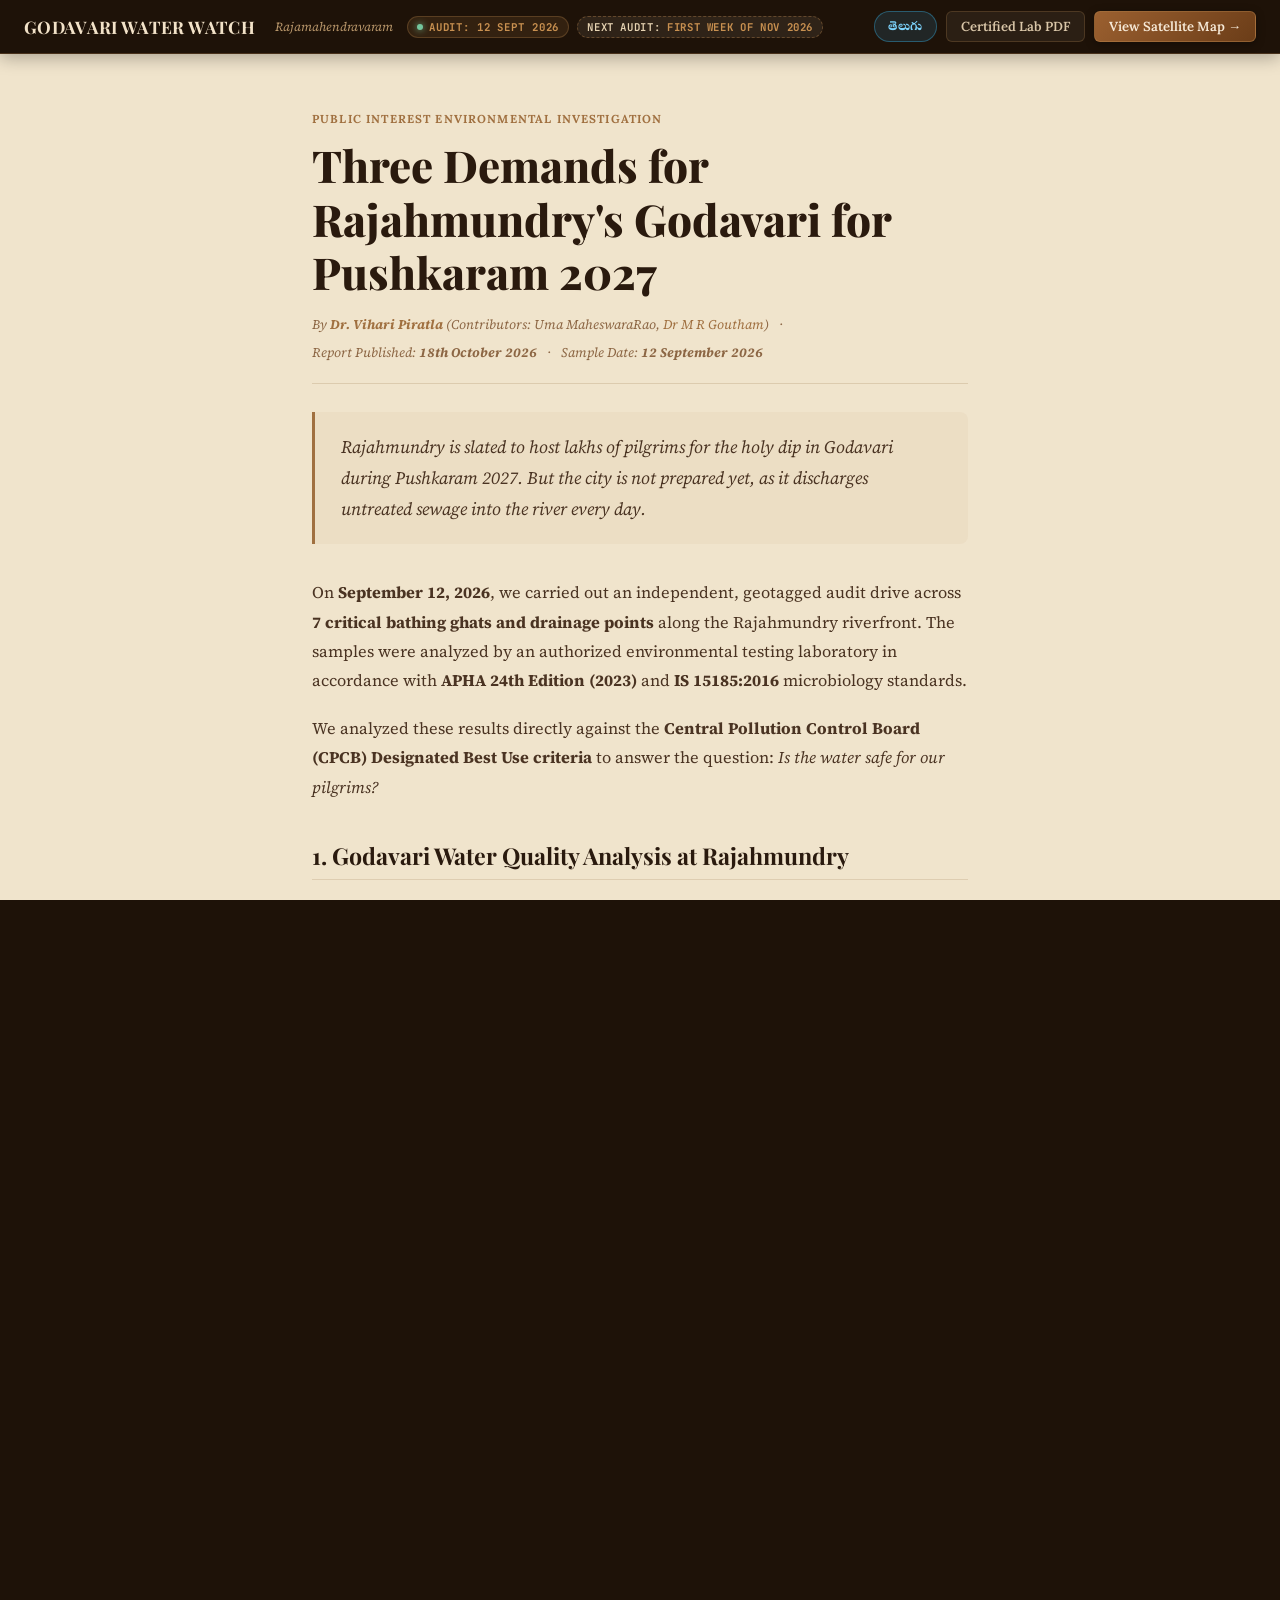
==== commit a3e2173b: "Fix mobile layout on thin screens and add Dr M R Goutham as contributor" ====
--- a/index.html
+++ b/index.html
@@ -12,9 +12,7 @@
   <style>
     /* Blog-specific overrides atop River Manuscript base */
     .article-header {
-      margin-bottom: 34px;
-      border-bottom: 1px solid var(--parchment-border);
-      padding-bottom: 28px;
+      margin-bottom: 24px;
     }
 
     .article-category {
@@ -223,14 +221,14 @@
         <span class="article-category">Public Interest Environmental Investigation</span>
         <h1 class="article-title">Three Demands for Rajahmundry's Godavari for Pushkaram 2027</h1>
         <div class="article-meta">
-          <span>By <strong><a href="https://vihari.github.io/">Vihari Piratla</a></strong>
+          <span>By <strong><a href="https://vihari.github.io/">Dr. Vihari Piratla</a></strong>
             (Contributors:
-            <a href="https://www.linkedin.com/in/uma-maheswararao-024090130/">Uma MaheswaraRao</a>)</span>
+            Uma MaheswaraRao,
+            <a href="https://gcrjy.ac.in/facultyprofile.php?facultyid=153&amp;departmentid=42">Dr M R Goutham</a>)</span>
           <span>·</span>
           <span>Report Published: <strong>18th October 2026</strong></span>
           <span>·</span>
           <span>Sample Date: <strong>12 September 2026</strong></span>
-          <span>·</span>
           <!--<span>Certified Report: <strong>SV/VP/26-09/01–07</strong></span>-->
         </div>
       </div>
@@ -268,7 +266,7 @@
           benchmarks for river waters:
         </p>
         <ul>
-          <li><strong>Category A (We can bath and occassionally sip--achamanam):</strong> Requires Dissolved Oxygen (DO)
+          <li><strong>Category A (We can bathe and occasionally sip--achamanam):</strong> Requires Dissolved Oxygen (DO)
             &ge; 6.0 mg/L, Total Coliform &le; 50 MPN/100mL, and pH 6.5-8.5. <em>Kateru Ghat comfortably qualified for
               Category A.</em></li>
           <li><strong>Category B (Organized outdoor bathing):</strong> Requires DO &ge; 5.0 mg/L, Total Coliform &le;
@@ -293,7 +291,7 @@
                 <td>7.77</td>
                 <td>6.3</td>
                 <td>3.0 CFU</td>
-                <td><strong style="color:#74c69d;">Category A &amp; B (Safe)</strong></td>
+                <td><strong style="color:var(--safe-green);">Category A &amp; B (Safe)</strong></td>
               </tr>
               <tr>
                 <td><strong>2. Behind Paper Mill</strong></td>
@@ -317,7 +315,7 @@
                 <td>7.60</td>
                 <td>6.1</td>
                 <td>7.0 CFU</td>
-                <td><strong style="color:#ff8787;">UNSAFE / HAZARD</strong> — Potential raw sewage outfall</td>
+                <td><strong style="color:var(--hazard-red);">UNSAFE / HAZARD</strong> — Potential raw sewage outfall</td>
               </tr>
               <tr>
                 <td><strong>5. Pushkara Ghat</strong></td>
@@ -341,8 +339,8 @@
                 <td>8.03</td>
                 <td>&mdash;</td>
                 <td>&mdash;</td>
-                <td><strong style="color:var(--godavari-copper);">Category B Compliant</strong> — Alkaline downstream
-                  shift</td>
+                <td><strong style="color:var(--godavari-copper);">Category B Compliant</strong> — Unsafe for drinking
+                  due to accumulated garbage</td>
               </tr>
             </tbody>
           </table>
@@ -359,8 +357,8 @@
 
         <h2>2. Causes for Concern</h2>
         <p>
-          While current monsoon spate waters provide substantial natural dilution, on-the-ground inspection reveals
-          clear sources of pollution that pose severe risks during lean-flow months and the upcoming Pushkaram festival.
+          While current monsoon floodwaters provide substantial natural flow, several serious issues are already
+          evident. Our second audit in November is likely to make these issues even clearer.
         </p>
 
         <!-- Concern 1: Kotilingala -->
@@ -387,8 +385,8 @@
                 Froth in Drain</a>.
             </li>
             <li>
-              <strong>Municipal sewage pump:</strong> The municipal Nalla drainage pump station discharges city sewage
-              directly into the river channel just upstream.
+              <strong>Municipal sewage pump:</strong> There is no proof that the municipal Nalla drainage pump station is
+              not discharging city sewage directly into the river.
               <a href="images/nalla_drainage_pump.jpg" target="_blank" class="photo-evidence-link">&#128247; View site
                 photo</a> ·
               View video clips of sewage outfall &amp; garbage pileup:
@@ -442,7 +440,7 @@
               <div class="stp-stat-lbl">Current Treatment Capacity</div>
             </div>
             <div class="stp-stat-box">
-              <div class="stp-stat-val">20-45 MLD</div>
+              <div class="stp-stat-val">30-45 MLD</div>
               <div class="stp-stat-lbl">Untreated Daily Discharge</div>
             </div>
             <div class="stp-stat-box">
@@ -470,7 +468,7 @@
           <p style="font-weight:600; margin-bottom:6px;">Key questions the administration must answer publicly:</p>
           <ul class="concern-questions" style="margin-bottom:0;">
             <li>What is the current, verifiable daily operating capacity across all existing STPs?</li>
-            <li>Why are long-term STP capacities not proactively sized for 100+ MLD to cover natural city growth?</li>
+            <li>Why are long-term STP capacities not proactively sized for 150+ MLD to cover natural city growth?</li>
             <li>What specific emergency containment plan will prevent river contamination when 50+ lakh pilgrims
               generate over 150 MLD during Pushkaram 2027?</li>
           </ul>
@@ -571,11 +569,9 @@
           welfare association, temple committee, and student group in Rajamahendravaram to join our call.
         </p>
 
-        <div
-          style="background:rgba(214,188,150,0.06); border:1px solid var(--sepia-border); border-radius:12px; padding:26px; margin:32px 0;">
-          <h4 style="font-family:var(--font-heading); font-size:1.3rem; color:var(--text-ivory); margin-bottom:12px;">
-            Immediate Actions:</h4>
-          <ol style="margin-left:22px; font-size:1.05rem; color:var(--text-parchment); line-height:1.75;">
+        <div class="cta-action-card">
+          <h4>Immediate Actions:</h4>
+          <ol>
             <li><strong>Inspect the Satellite Map:</strong> Open our <a href="satellite.html"
                 style="font-weight:700; color:var(--godavari-copper);">interactive satellite explorer</a> to view the
               exact geotagged photos and certified lab numbers for your ghat.</li>
@@ -606,9 +602,10 @@
         <span class="article-category">పౌర హిత పర్యావరణ విచారణ</span>
         <h1 class="article-title">పుష్కరం 2027కు ముందు రాజమహేంద్రవరం గోదావరి కోసం మూడు డిమాండ్లు</h1>
         <div class="article-meta">
-          <span>By <strong><a href="https://vihari.github.io/">విహారి పిరాట్ల</a></strong>
+          <span>By <strong><a href="https://vihari.github.io/">డా. విహారి పిరాట్ల</a></strong>
             (సహకారులు:
-            <a href="https://www.linkedin.com/in/uma-maheswararao-024090130/">ఉమా మహేశ్వరరావు</a>)</span>
+            ఉమా మహేశ్వరరావు,
+            <a href="https://gcrjy.ac.in/facultyprofile.php?facultyid=153&amp;departmentid=42">డా. ఎం. ఆర్. గౌతమ్</a>)</span>
           <span>·</span>
           <span>నివేదిక ప్రచురణ: <strong>18 అక్టోబర్ 2026</strong></span>
           <span>·</span>
@@ -670,7 +667,7 @@
                 <td>7.77</td>
                 <td>6.3</td>
                 <td>3.0 CFU</td>
-                <td><strong style="color:#74c69d;">వర్గం A & B (సురక్షితం)</strong></td>
+                <td><strong style="color:var(--safe-green);">వర్గం A &amp; B (సురక్షితం)</strong></td>
               </tr>
               <tr>
                 <td><strong>2. పేపర్ మిల్లు వెనుక</strong></td>
@@ -693,7 +690,7 @@
                 <td>7.60</td>
                 <td>6.1</td>
                 <td>7.0 CFU</td>
-                <td><strong style="color:#ff8787;">అసురక్షితం / ప్రమాదకరం</strong> — అధికింగా మురుగు పారుదల అవకాశం
+                <td><strong style="color:var(--hazard-red);">అసురక్షితం / ప్రమాదకరం</strong> — అధికంగా మురుగు పారుదల అవకాశం
                   ఉన్నది</td>
               </tr>
               <tr>
@@ -717,7 +714,7 @@
                 <td>8.03</td>
                 <td>&mdash;</td>
                 <td>&mdash;</td>
-                <td><strong style="color:var(--godavari-copper);">వర్గం B అనుగుణం</strong> — పొగడిని చెత్త కారణంగా
+                <td><strong style="color:var(--godavari-copper);">వర్గం B అనుగుణం</strong> — పేరుకుపోయిన చెత్త కారణంగా
                   త్రాగడానికి సురక్షితం కాదు
                 </td>
               </tr>
@@ -727,8 +724,8 @@
 
         <h2>2. ఆందోళన కలిగించే అంశాలు</h2>
         <p>
-          ప్రస్తుత వర్షాకాల వరద నీళ్ళు గణనీయమైన సహజ ప్రవాహం కలిగున్నప్పటికీ, గంభీరమైన కొన్ని సమస్యలు తెలుస్తున్నాయి.
-          నవంబర్ లో చేసే రెండవ తనిఖీ ద్వారా సమస్యలు మరింత స్పష్టానంగా తెలిసే అవకాశం ఉంది.
+          ప్రస్తుత వర్షాకాల వరద నీళ్ళు గణనీయమైన సహజ ప్రవాహం కలిగి ఉన్నప్పటికీ, గంభీరమైన కొన్ని సమస్యలు తెలుస్తున్నాయి.
+          నవంబర్ లో చేసే రెండవ తనిఖీ ద్వారా సమస్యలు మరింత స్పష్టంగా తెలిసే అవకాశం ఉంది.
         </p>
 
         <!-- Concern 1 -->
@@ -742,7 +739,7 @@
           <ul>
             <li>
               <strong>పారిశ్రామిక పారుదల కాలువ:</strong> శుద్ధి చేయని, నురగ కారే వ్యర్థ జలాలను మోసే ఒక బహిరంగ కాలువ
-              ఘటికి కొద్ది దూరంలో ఎగువన గోదావరిలోకి కలుస్తోంది.
+              ఘాట్‌కు కొద్ది దూరంలో ఎగువన గోదావరిలోకి కలుస్తోంది.
               అధికారిక తనిఖీ సందర్భంగా, <a
                 href="https://www.thehindu.com/news/national/andhra-pradesh/pawan-kalyan-orders-action-plan-to-stop-sewage-effluents-entering-godavari-pushkar-ghat-at-rajamahendravaram/article71019846.ece"
                 target="_blank" rel="noopener noreferrer">డిప్యూటీ సీఎం మరియు APPCB ఆంధ్ర పేపర్ లిమిటెడ్ నుండి శుద్ధి
@@ -856,7 +853,7 @@
             ప్రస్తుత CPCB వర్గం: <strong>"వర్గం A: తాగడానికి సురక్షితం"</strong>,
             <strong>"వర్గం B: స్నానానికి సురక్షితం"</strong>, లేదా <strong>"సురక్షితం కాదు"</strong>.
           </p>
-          <p>మేము ఏర్పాటు చేసిన పోర్టల్ వంటి నీటి నాణ్యత సూచీ పర్యవేక్షణ కోసం ఒక పోర్టల్ విడుదల చేయండి.</p>
+          <p>మేము ఏర్పాటు చేసిన పోర్టల్ వంటి నీటి నాణ్యత సూచీ పర్యవేక్షణ కోసం ఒక పోర్టల్ విడుదల చేయండి. ఈ పోర్టల్ స్నాన ఘాట్ల రియల్-టైమ్ నీటి నాణ్యతను ప్రదర్శిస్తుంది మరియు ప్రతి గంటకు అప్‌డేట్ చేయబడుతుంది.</p>
         </div>
 
         <!-- Demand 2 -->
@@ -904,7 +901,7 @@
             పరిశీలనల తర్వాత, <a
               href="https://www.deccanchronicle.com/southern-states/andhra-pradesh/mlas-seek-dedicated-channel-to-flow-effluents-into-river-1960937"
               target="_blank" rel="noopener noreferrer">స్థానిక MLA లు అంచనా వేసిన మహా కాలుష్యాన్ని నివారించడానికి
-              ప్రత్యేక మళ్ళింపు కాలువలు మరియు ప్రాంతీయ STPlను కోరారు (డక్కన్ క్రానికిల్)</a>. ముందస్తు జోక్యం లేకుండా,
+              ప్రత్యేక మళ్ళింపు కాలువలు మరియు ప్రాంతీయ STPలను కోరారు (డక్కన్ క్రానికిల్)</a>. ముందస్తు జోక్యం లేకుండా,
             స్నాన ఘాట్లు విపత్కరమైన జలజన్య వ్యాధి వ్యాప్తి ముప్పును ఎదుర్కొంటాయి.
           </p>
           <p style="font-weight:600; margin-bottom:6px;">పుష్కరం సమయంలో నీటి నాణ్యతను నిర్వహించడానికి ప్రభుత్వం ఒక
@@ -918,11 +915,9 @@
           మా పిలుపులో చేరమని ఆహ్వానిస్తున్నాం.
         </p>
 
-        <div
-          style="background:rgba(214,188,150,0.06); border:1px solid var(--sepia-border); border-radius:12px; padding:26px; margin:32px 0;">
-          <h4 style="font-family:var(--font-heading); font-size:1.3rem; color:var(--text-ivory); margin-bottom:12px;">
-            తక్షణ చర్యలు:</h4>
-          <ol style="margin-left:22px; font-size:1.05rem; color:var(--text-parchment); line-height:1.75;">
+        <div class="cta-action-card">
+          <h4>తక్షణ చర్యలు:</h4>
+          <ol>
             <li><strong>ఉపగ్రహ మ్యాప్ తనిఖీ చేయండి:</strong> మీ ఘాట్ కోసం ఖచ్చితమైన జియోట్యాగ్ చేసిన ఫోటోలు మరియు
               ధృవీకృత ల్యాబ్ సంఖ్యలు చూడటానికి మా <a href="satellite.html"
                 style="font-weight:700; color:var(--godavari-copper);">ఇంటరాక్టివ్ ఉపగ్రహ మ్యాప్</a> తెరవండి.</li>
--- a/styles.css
+++ b/styles.css
@@ -3,7 +3,7 @@
    Light parchment inspector · Walnut nav · Full-bleed satellite map
    ========================================================================== */
 
-@import url('https://fonts.googleapis.com/css2?family=Playfair+Display:ital,wght@0,500;0,600;0,700;0,800;1,500;1,600&family=Lora:ital,wght@0,400;0,500;0,600;1,400;1,500&family=Source+Serif+4:ital,opsz,wght@0,8..60,300;0,8..60,400;0,8..60,500;1,8..60,300;1,8..60,400&family=JetBrains+Mono:wght@400;500;700&display=swap');
+@import url('https://fonts.googleapis.com/css2?family=Playfair+Display:ital,wght@0,500;0,600;0,700;0,800;1,500;1,600&family=Lora:ital,wght@0,400;0,500;0,600;1,400;1,500&family=Source+Serif+4:ital,opsz,wght@0,8..60,300;0,8..60,400;0,8..60,500;1,8..60,300;1,8..60,400&family=Noto+Serif+Telugu:wght@400;500;600;700&family=JetBrains+Mono:wght@400;500;700&display=swap');
 
 :root {
   /* Walnut Navigation */
@@ -43,10 +43,10 @@
   --green-sacred:    #2d6a4f;
   --amber-warning:   #9b4d1a;
 
-  --font-brand:   'Playfair Display', Georgia, serif;
-  --font-heading: 'Lora', Georgia, serif;
-  --font-body:    'Source Serif 4', Georgia, serif;
-  --font-mono:    'JetBrains Mono', monospace;
+  --font-brand:   'Playfair Display', 'Noto Serif Telugu', Georgia, serif;
+  --font-heading: 'Lora', 'Noto Serif Telugu', Georgia, serif;
+  --font-body:    'Source Serif 4', 'Noto Serif Telugu', Georgia, serif;
+  --font-mono:    'JetBrains Mono', 'Noto Serif Telugu', monospace;
 
   --header-height: 54px;
 }
@@ -303,8 +303,9 @@
   backdrop-filter: blur(8px);
   border: 1px solid rgba(180, 130, 75, 0.30);
   border-radius: 6px;
-  font-size: 0.72rem; color: #e8d5b4;
-  display: flex; justify-content: space-between; align-items: center;
+  font-size: 0.70rem; color: #e8d5b4;
+  display: flex; justify-content: space-between; align-items: center; gap: 6px;
+  white-space: nowrap;
 }
 
 /* Video Evidence Bar */
@@ -412,6 +413,7 @@
   font-size: 0.68rem; font-family: var(--font-heading);
   font-weight: 700; padding: 3px 9px; border-radius: 4px;
   text-transform: uppercase; letter-spacing: 0.04em;
+  white-space: nowrap; flex-shrink: 0;
 }
 .badge-fit    { background: var(--safe-green-bg); border: 1px solid var(--safe-green-bd); color: var(--safe-green); }
 .badge-unfit  { background: var(--warn-bg);       border: 1px solid var(--warn-bd);       color: var(--warn-sienna); }
@@ -420,6 +422,12 @@
 .fitness-reason {
   font-size: 0.89rem; font-family: var(--font-body);
   color: var(--ink-body); line-height: 1.55;
+}
+.fitness-reason:empty {
+  display: none;
+}
+.fitness-card:has(.fitness-reason:empty) .fitness-card-header {
+  margin-bottom: 0;
 }
 
 /* Parameter Strip */
@@ -461,8 +469,34 @@
 }
 
 @media (max-width: 860px) {
-  .brand-tag { display: none; }
+  .brand-tag,
   .nav-actions .btn-nav-outline:not(:last-child) { display: none; }
+
+  .top-bar {
+    height: auto;
+    min-height: var(--header-height);
+    padding: 8px 10px;
+    flex-wrap: wrap;
+    gap: 5px 6px;
+  }
+
+  .brand-section { display: contents; }
+  .brand-title { font-size: 0.73rem; letter-spacing: 0.01em; }
+  .nav-actions { gap: 4px; margin-left: auto; }
+  .btn-nav, .btn-lang-toggle { padding: 4px 7px; font-size: 0.65rem; }
+  .audit-badge-group { order: 3; width: 100%; gap: 5px; }
+  .live-indicator, .next-audit-indicator { font-size: 0.54rem; padding: 2px 6px; letter-spacing: 0.04em; }
+
+  body:not(.blog-page) {
+    display: flex;
+    flex-direction: column;
+    height: 100dvh;
+  }
+
+  .app-viewport {
+    flex: 1;
+    height: auto;
+  }
 
   /* Mobile Bottom Sheet Drawer */
   .inspector-panel {
@@ -477,19 +511,22 @@
     z-index: 1500;
     box-shadow: 0 -4px 24px rgba(0, 0, 0, 0.45);
     transition: max-height 0.35s cubic-bezier(0.2, 0.9, 0.3, 1), transform 0.25s ease;
-    
-    /* Default: Peek mode — compact card (~145px) showing stepper + quick verdict */
-    max-height: 145px;
+    max-height: 200px;
     height: auto;
   }
 
-  /* Expanded mode — slides up to 72% screen height */
+  .inspector-panel:not(.expanded) .panel-scroll {
+    display: none;
+  }
+
+  /* Expanded mode — slides up to 74% screen height */
   .inspector-panel.expanded {
-    max-height: 74vh;
+    max-height: 74dvh;
   }
 
   .mobile-drawer-handle {
     display: block;
+    flex-shrink: 0;
     width: 44px;
     height: 5px;
     background: rgba(140, 100, 55, 0.45);
@@ -541,7 +578,7 @@
   }
 
   .peek-verdict {
-    font-size: 0.72rem;
+    font-size: 0.67rem;
     color: var(--brass-accent);
     font-weight: 600;
     white-space: nowrap;
@@ -682,19 +719,56 @@
 
 /* Data table */
 .data-table-wrap { overflow-x: auto; margin: 18px 0 28px; }
-.data-table { width: 100%; border-collapse: collapse; font-size: 0.89rem; }
+.data-table {
+  width: 100%;
+  border-collapse: collapse;
+  font-size: 0.90rem;
+  background: #fff9f2;
+}
 .data-table th {
   background: var(--parchment-card); color: var(--ink-title);
-  font-family: var(--font-heading); font-size: 0.72rem; font-weight: 600;
+  font-family: var(--font-heading); font-size: 0.72rem; font-weight: 700;
   text-transform: uppercase; letter-spacing: 0.06em;
-  padding: 9px 12px; text-align: left;
+  padding: 11px 14px; text-align: left;
   border-bottom: 2px solid rgba(140, 100, 55, 0.25);
 }
 .data-table td {
-  padding: 9px 12px; color: var(--ink-body);
-  border-bottom: 1px solid rgba(140, 100, 55, 0.12);
-}
-.data-table tr:hover td { background: rgba(160, 112, 64, 0.05); }
+  padding: 11px 14px; color: var(--ink-body);
+  border-bottom: 1px solid rgba(140, 100, 55, 0.14);
+  vertical-align: top;
+  font-variant-numeric: tabular-nums;
+}
+.data-table tbody tr:nth-child(even) td { background: rgba(242, 226, 200, 0.35); }
+.data-table tbody tr:hover td { background: rgba(160, 112, 64, 0.09); }
+.data-table td:nth-child(2),
+.data-table td:nth-child(3),
+.data-table td:nth-child(4) {
+  font-family: var(--font-mono);
+  font-size: 0.84rem;
+  white-space: nowrap;
+}
+
+.cta-action-card {
+  background: #fff9f2;
+  border: 1px solid rgba(140, 100, 55, 0.26);
+  border-left: 4px solid var(--brass-accent);
+  border-radius: 12px;
+  padding: 24px 26px;
+  margin: 28px 0;
+  box-shadow: 0 4px 16px rgba(60, 35, 15, 0.07);
+}
+.cta-action-card h4 {
+  font-family: var(--font-heading);
+  font-size: 1.2rem;
+  color: var(--ink-title);
+  margin-bottom: 12px;
+}
+.cta-action-card ol {
+  margin-left: 20px;
+  font-size: 1.0rem;
+  color: var(--ink-body);
+  line-height: 1.75;
+}
 
 /* Blog footer */
 .blog-footer {
